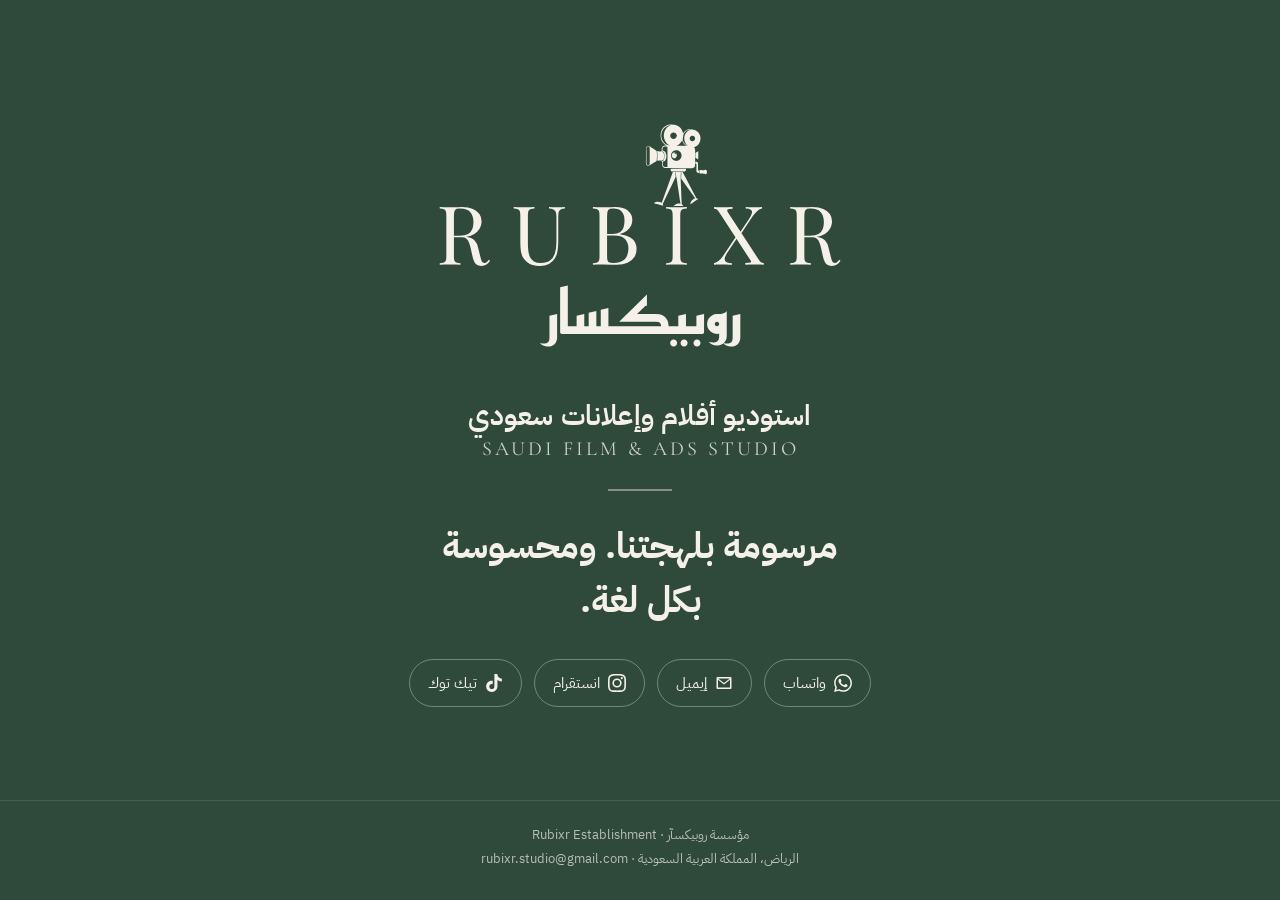
==== index.html @ 5ffb09d2 "صفحة روبيكسار الأولى Co-Authored-By: Claude Opus 5.5 <noreply@anthropic.com>" ====
<!doctype html>
<html lang="ar" dir="rtl">
<head>
<meta charset="utf-8">
<meta name="viewport" content="width=device-width, initial-scale=1">
<title>روبيكسار | استوديو أفلام وإعلانات سعودي</title>
<meta name="description" content="روبيكسار، استوديو أفلام وإعلانات سعودي. مرسومة بلهجتنا. ومحسوسة بكل لغة. Rubixr Studio — Saudi film & ads studio.">
<meta property="og:title" content="Rubixr Studio · روبيكسار">
<meta property="og:description" content="استوديو أفلام وإعلانات سعودي · Saudi film & ads studio">
<meta property="og:image" content="https://rubixr.studio/assets/og.png">
<meta property="og:url" content="https://rubixr.studio/">
<link rel="icon" href="assets/icon.svg" type="image/svg+xml">
<link rel="apple-touch-icon" href="assets/apple-touch-icon.png">
<link rel="preconnect" href="https://fonts.googleapis.com">
<link rel="preconnect" href="https://fonts.gstatic.com" crossorigin>
<link href="https://fonts.googleapis.com/css2?family=IBM+Plex+Sans+Arabic:wght@400;600;700&family=Cormorant+Garamond:wght@500&display=swap" rel="stylesheet">
<style>
  :root{--green:#2F4A3A;--cream:#F5F1E8;--sand:#C9C2B2;--ink:#1d2b22}
  *{box-sizing:border-box;margin:0;padding:0}
  html,body{background:var(--green);color:var(--cream)}
  body{font-family:"IBM Plex Sans Arabic",Tahoma,sans-serif;min-height:100vh;display:flex;flex-direction:column}
  main{flex:1;display:flex;flex-direction:column;align-items:center;justify-content:center;text-align:center;padding:56px 20px 40px;gap:28px}
  .logo{width:min(440px,82vw);height:auto;display:block}
  h1{font-size:clamp(20px,4.4vw,28px);font-weight:600;letter-spacing:.2px}
  .en{font-family:"Cormorant Garamond",Georgia,serif;font-size:clamp(16px,3.4vw,20px);letter-spacing:3px;text-transform:uppercase;opacity:.82;direction:ltr}
  .slogan{font-size:clamp(22px,5.4vw,36px);font-weight:700;line-height:1.5;max-width:20ch}
  .rule{width:64px;height:2px;background:var(--sand);opacity:.6}
  nav{display:flex;flex-wrap:wrap;justify-content:center;gap:12px;margin-top:4px}
  nav a{display:inline-flex;align-items:center;gap:8px;padding:12px 18px;border:1px solid rgba(245,241,232,.35);border-radius:999px;color:var(--cream);text-decoration:none;font-size:15px;transition:background .2s,color .2s}
  nav a:hover,nav a:focus-visible{background:var(--cream);color:var(--green);outline:none}
  nav svg{width:18px;height:18px;fill:currentColor}
  footer{padding:22px 20px 28px;text-align:center;font-size:13px;line-height:1.9;color:rgba(245,241,232,.7);border-top:1px solid rgba(245,241,232,.12)}
  footer span{direction:ltr;unicode-bidi:isolate}
</style>
</head>
<body>
<main>
  <img class="logo" src="assets/wordmark.svg" alt="Rubixr روبيكسار" width="1080" height="632">
  <div>
    <h1>استوديو أفلام وإعلانات سعودي</h1>
    <p class="en">Saudi film &amp; ads studio</p>
  </div>
  <div class="rule" aria-hidden="true"></div>
  <p class="slogan">مرسومة بلهجتنا. ومحسوسة بكل لغة.</p>
  <nav aria-label="تواصل">
    <a href="https://wa.me/966509199734"><svg viewBox="0 0 24 24" aria-hidden="true"><path d="M17.47 14.38c-.3-.15-1.76-.87-2.03-.97-.27-.1-.47-.15-.67.15-.2.3-.77.97-.94 1.17-.17.2-.35.22-.65.07-.3-.15-1.26-.46-2.4-1.48-.89-.79-1.49-1.77-1.66-2.07-.17-.3-.02-.46.13-.61.13-.13.3-.35.45-.52.15-.17.2-.3.3-.5.1-.2.05-.37-.02-.52-.08-.15-.67-1.61-.92-2.21-.24-.58-.49-.5-.67-.51h-.57c-.2 0-.52.07-.79.37-.27.3-1.04 1.02-1.04 2.48s1.07 2.88 1.21 3.07c.15.2 2.1 3.2 5.08 4.49.71.31 1.26.49 1.69.63.71.22 1.36.19 1.87.12.57-.09 1.76-.72 2.01-1.41.25-.69.25-1.29.17-1.41-.07-.12-.27-.2-.57-.35M12.05 21.79h-.01a9.87 9.87 0 0 1-5.03-1.38l-.36-.21-3.74.98 1-3.65-.24-.37a9.86 9.86 0 0 1-1.51-5.26c0-5.45 4.44-9.88 9.89-9.88a9.82 9.82 0 0 1 6.99 2.9 9.82 9.82 0 0 1 2.89 6.99c0 5.45-4.44 9.88-9.88 9.88m8.41-18.3A11.82 11.82 0 0 0 12.05 0C5.5 0 .16 5.34.16 11.89c0 2.1.55 4.14 1.59 5.94L.06 24l6.31-1.65a11.88 11.88 0 0 0 5.68 1.45h.01c6.55 0 11.89-5.34 11.89-11.89 0-3.18-1.24-6.16-3.49-8.41"/></svg>واتساب</a>
    <a href="mailto:rubixr.studio@gmail.com"><svg viewBox="0 0 24 24" aria-hidden="true"><path d="M2 5.5A1.5 1.5 0 0 1 3.5 4h17A1.5 1.5 0 0 1 22 5.5v13a1.5 1.5 0 0 1-1.5 1.5h-17A1.5 1.5 0 0 1 2 18.5zm2.2.5 7.8 6.1L19.8 6zM20 7.7l-8 6.2-8-6.2V18h16z"/></svg>إيميل</a>
    <a href="https://www.instagram.com/rubixr.studio/"><svg viewBox="0 0 24 24" aria-hidden="true"><path d="M12 2.16c3.2 0 3.58.01 4.85.07 3.25.15 4.77 1.69 4.92 4.92.06 1.27.07 1.65.07 4.85s-.01 3.58-.07 4.85c-.15 3.23-1.66 4.77-4.92 4.92-1.27.06-1.64.07-4.85.07s-3.58-.01-4.85-.07c-3.26-.15-4.77-1.7-4.92-4.92-.06-1.27-.07-1.64-.07-4.85s.01-3.58.07-4.85C2.38 3.92 3.9 2.38 7.15 2.23 8.42 2.17 8.8 2.16 12 2.16M12 0C8.74 0 8.33.01 7.05.07 2.7.27.27 2.69.07 7.05.01 8.33 0 8.74 0 12s.01 3.67.07 4.95c.2 4.36 2.62 6.78 6.98 6.98C8.33 23.99 8.74 24 12 24s3.67-.01 4.95-.07c4.35-.2 6.78-2.62 6.98-6.98.06-1.28.07-1.69.07-4.95s-.01-3.67-.07-4.95c-.2-4.35-2.62-6.78-6.98-6.98C15.67.01 15.26 0 12 0m0 5.84a6.16 6.16 0 1 0 0 12.32 6.16 6.16 0 0 0 0-12.32M12 16a4 4 0 1 1 0-8 4 4 0 0 1 0 8m6.41-11.85a1.44 1.44 0 1 0 0 2.88 1.44 1.44 0 0 0 0-2.88"/></svg>انستقرام</a>
    <a href="https://www.tiktok.com/@rubixr.studio"><svg viewBox="0 0 24 24" aria-hidden="true"><path d="M12.53.02C13.84 0 15.14.01 16.44 0c.08 1.53.63 3.09 1.75 4.17 1.12 1.11 2.7 1.62 4.24 1.79v4.03c-1.44-.05-2.89-.35-4.2-.97-.57-.26-1.1-.59-1.62-.93-.01 2.92.01 5.84-.02 8.75-.08 1.4-.54 2.79-1.35 3.94-1.31 1.92-3.58 3.17-5.91 3.21-1.43.08-2.86-.31-4.08-1.03-2.02-1.19-3.44-3.37-3.65-5.71-.02-.5-.03-1-.01-1.49.18-1.9 1.12-3.72 2.58-4.96 1.66-1.44 3.98-2.13 6.15-1.72.02 1.48-.04 2.96-.04 4.44-.99-.32-2.15-.23-3.02.37-.63.41-1.11 1.04-1.36 1.75-.21.51-.15 1.07-.14 1.61.24 1.64 1.82 3.02 3.5 2.87 1.12-.01 2.19-.66 2.77-1.61.19-.33.4-.67.41-1.06.1-1.79.06-3.57.07-5.36.01-4.03-.01-8.05.02-12.07"/></svg>تيك توك</a>
  </nav>
</main>
<footer>
  مؤسسة روبيكسآر · <span>Rubixr Establishment</span><br>
  الرياض، المملكة العربية السعودية · <span>rubixr.studio@gmail.com</span>
</footer>
</body>
</html>
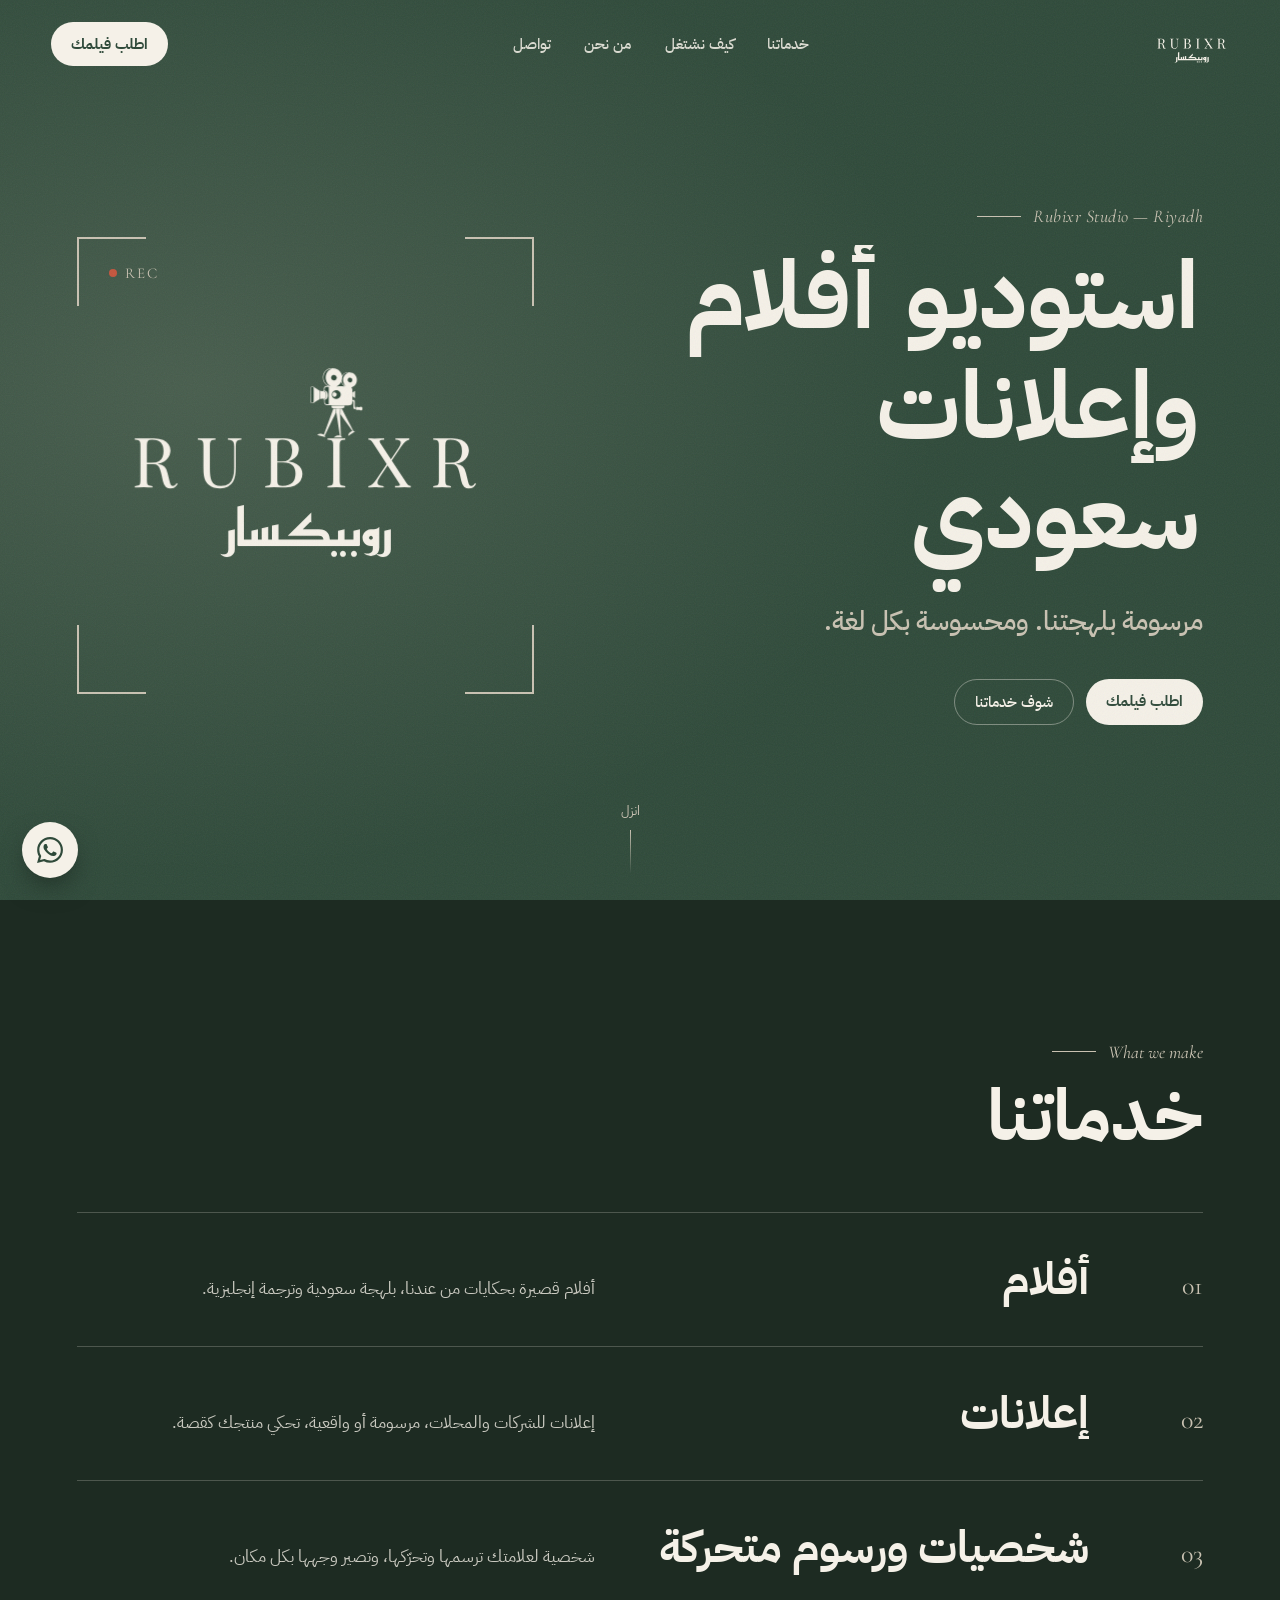
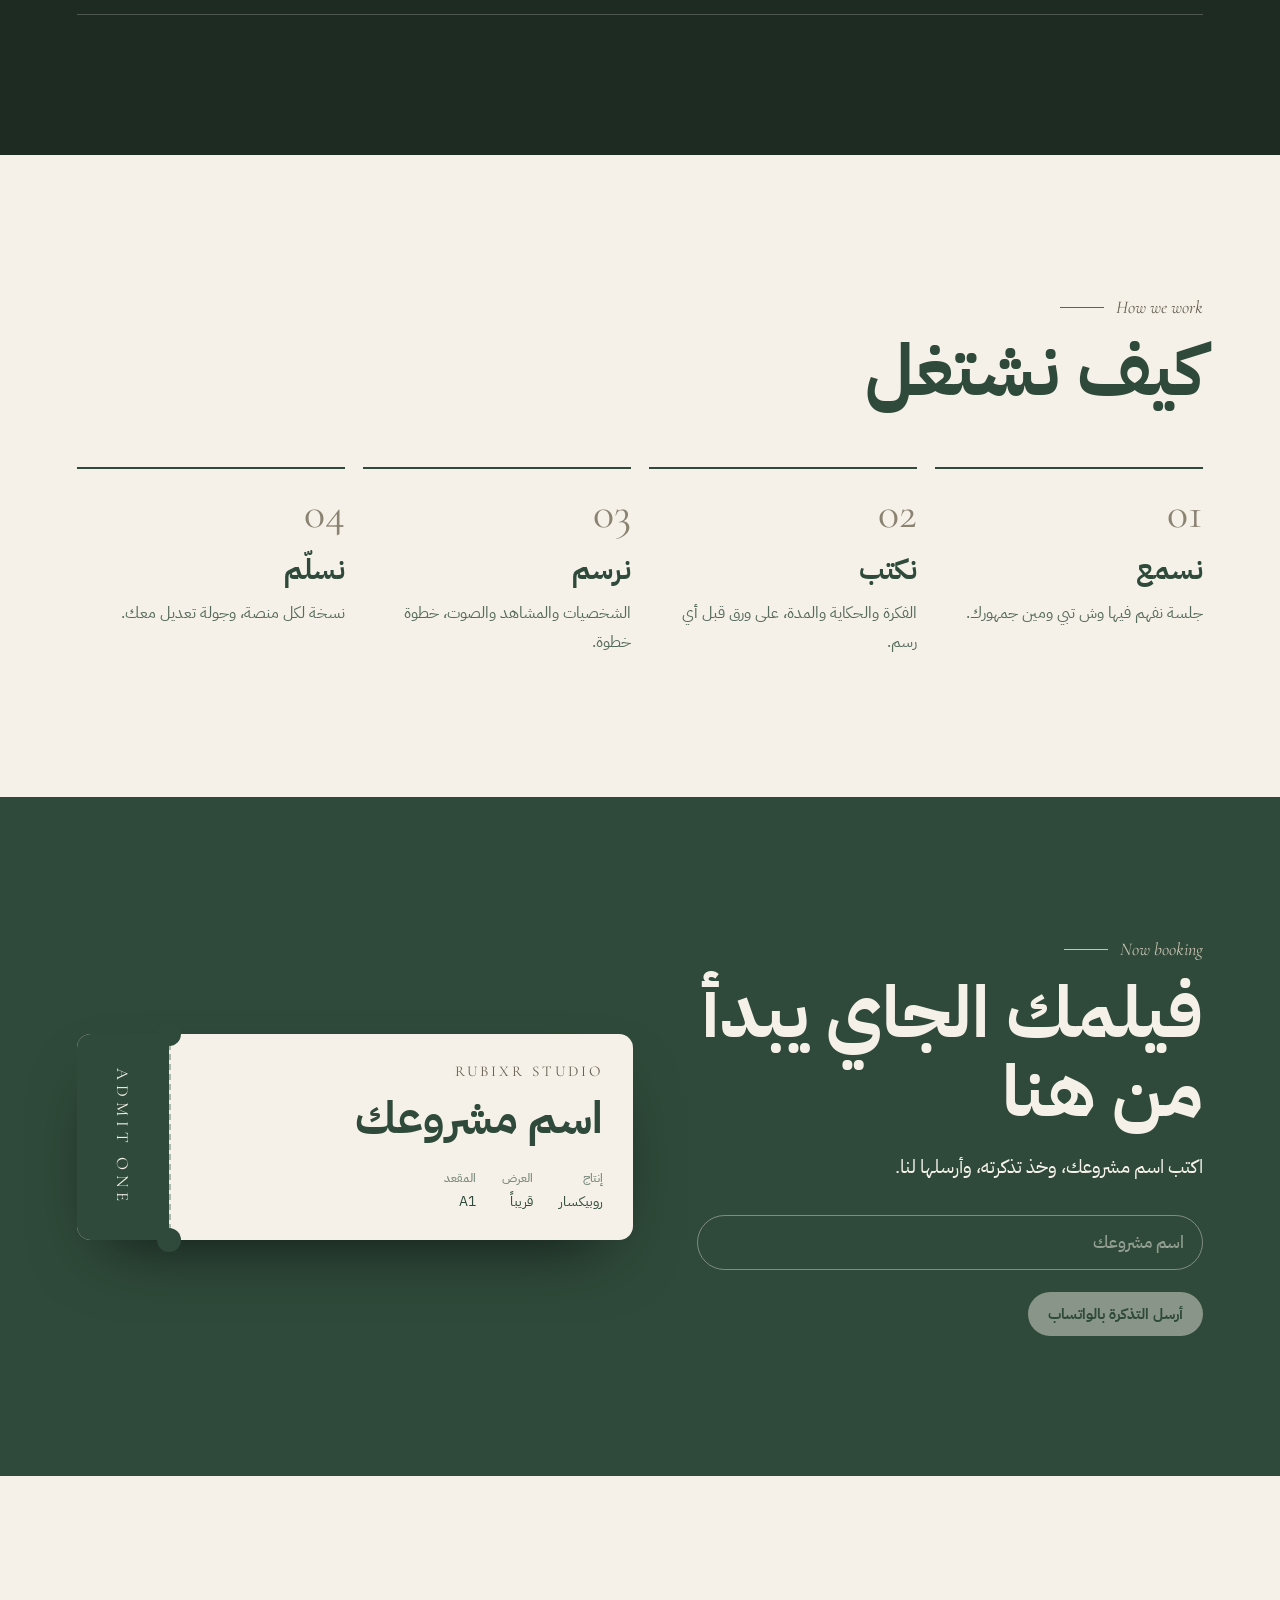
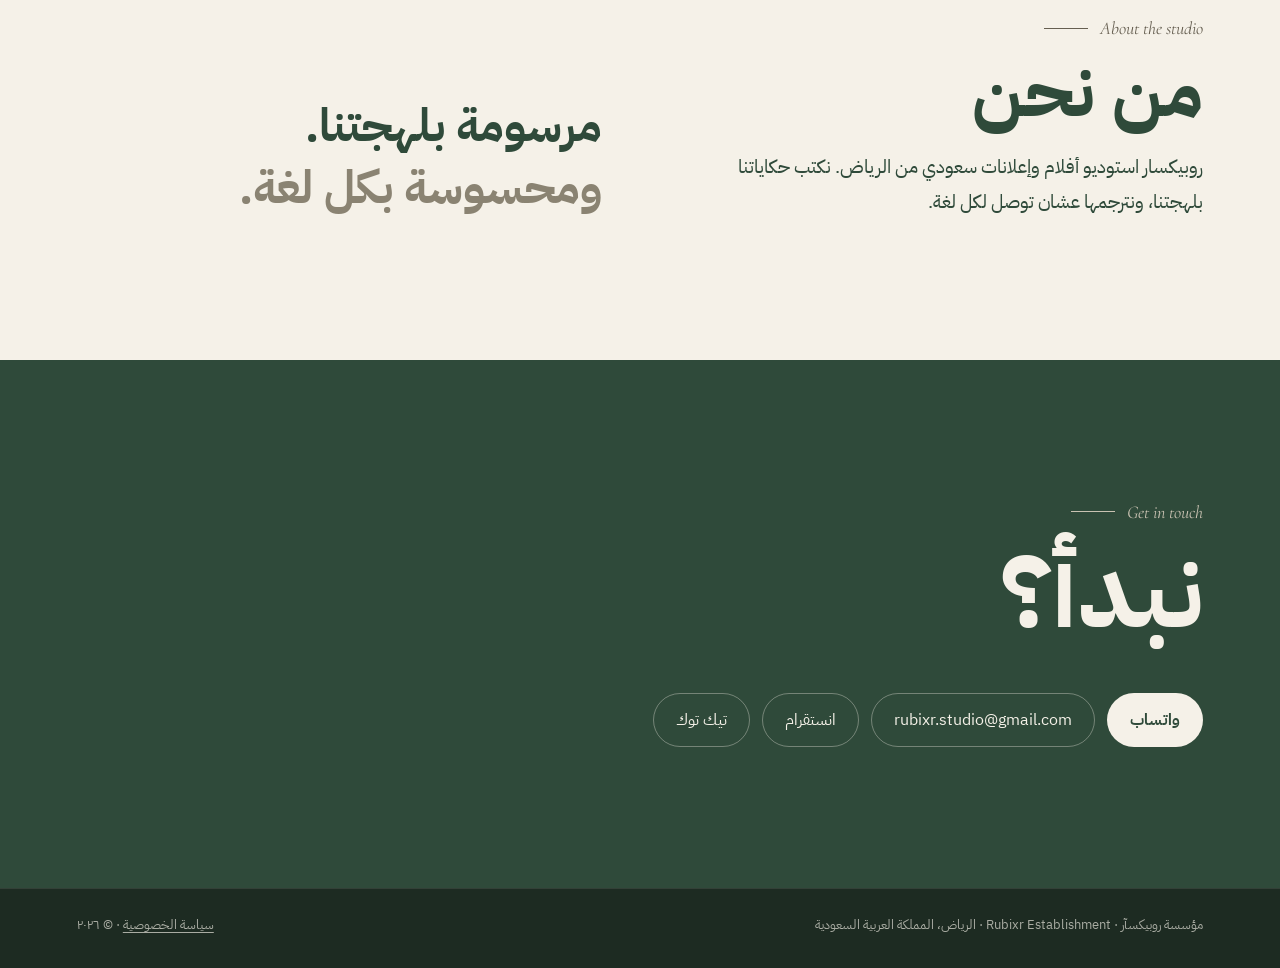
==== commit 1f1d52f7: "الشكل الجديد: صفحة كاملة (خدمات · كيف نشتغل · التذكرة · من نحن · تواصل) + سياسة الخصوصية Co-Authored" ====
--- a/index.html
+++ b/index.html
@@ -2,6 +2,7 @@
 <html lang="ar" dir="rtl">
 <head>
 <meta charset="utf-8">
+<meta name="facebook-domain-verification" content="s2qvc4gsalgpih2ttcna2ycm9f2x2z" />
 <meta name="viewport" content="width=device-width, initial-scale=1">
 <title>روبيكسار | استوديو أفلام وإعلانات سعودي</title>
 <meta name="description" content="روبيكسار، استوديو أفلام وإعلانات سعودي. مرسومة بلهجتنا. ومحسوسة بكل لغة. Rubixr Studio — Saudi film & ads studio.">
@@ -9,49 +10,428 @@
 <meta property="og:description" content="استوديو أفلام وإعلانات سعودي · Saudi film & ads studio">
 <meta property="og:image" content="https://rubixr.studio/assets/og.png">
 <meta property="og:url" content="https://rubixr.studio/">
+<meta name="theme-color" content="#2F4A3A">
 <link rel="icon" href="assets/icon.svg" type="image/svg+xml">
 <link rel="apple-touch-icon" href="assets/apple-touch-icon.png">
 <link rel="preconnect" href="https://fonts.googleapis.com">
 <link rel="preconnect" href="https://fonts.gstatic.com" crossorigin>
-<link href="https://fonts.googleapis.com/css2?family=IBM+Plex+Sans+Arabic:wght@400;600;700&family=Cormorant+Garamond:wght@500&display=swap" rel="stylesheet">
+<link href="https://fonts.googleapis.com/css2?family=IBM+Plex+Sans+Arabic:wght@400;500;700&family=Cormorant+Garamond:ital,wght@0,500;1,500&display=swap" rel="stylesheet">
 <style>
-  :root{--green:#2F4A3A;--cream:#F5F1E8;--sand:#C9C2B2;--ink:#1d2b22}
+  :root{--green:#2F4A3A;--deep:#1d2b22;--cream:#F5F1E8;--sand:#C9C2B2;--ease:cubic-bezier(.22,1,.36,1)}
   *{box-sizing:border-box;margin:0;padding:0}
-  html,body{background:var(--green);color:var(--cream)}
-  body{font-family:"IBM Plex Sans Arabic",Tahoma,sans-serif;min-height:100vh;display:flex;flex-direction:column}
-  main{flex:1;display:flex;flex-direction:column;align-items:center;justify-content:center;text-align:center;padding:56px 20px 40px;gap:28px}
-  .logo{width:min(440px,82vw);height:auto;display:block}
-  h1{font-size:clamp(20px,4.4vw,28px);font-weight:600;letter-spacing:.2px}
-  .en{font-family:"Cormorant Garamond",Georgia,serif;font-size:clamp(16px,3.4vw,20px);letter-spacing:3px;text-transform:uppercase;opacity:.82;direction:ltr}
-  .slogan{font-size:clamp(22px,5.4vw,36px);font-weight:700;line-height:1.5;max-width:20ch}
-  .rule{width:64px;height:2px;background:var(--sand);opacity:.6}
-  nav{display:flex;flex-wrap:wrap;justify-content:center;gap:12px;margin-top:4px}
-  nav a{display:inline-flex;align-items:center;gap:8px;padding:12px 18px;border:1px solid rgba(245,241,232,.35);border-radius:999px;color:var(--cream);text-decoration:none;font-size:15px;transition:background .2s,color .2s}
-  nav a:hover,nav a:focus-visible{background:var(--cream);color:var(--green);outline:none}
-  nav svg{width:18px;height:18px;fill:currentColor}
-  footer{padding:22px 20px 28px;text-align:center;font-size:13px;line-height:1.9;color:rgba(245,241,232,.7);border-top:1px solid rgba(245,241,232,.12)}
+  html{background:var(--deep)}
+  body{font-family:"IBM Plex Sans Arabic",Tahoma,sans-serif;color:var(--cream);background:var(--green);overflow-x:hidden}
+  a{color:inherit;text-decoration:none}
+
+  /* ── شريط التنقّل ── */
+  .nav{position:fixed;inset:0 0 auto 0;z-index:20;display:flex;align-items:center;justify-content:space-between;gap:24px;padding:22px clamp(18px,4vw,56px);opacity:0;transform:translateY(-12px);animation:in .9s var(--ease) 2.9s forwards}
+  .nav{transition:background .4s,padding .4s,backdrop-filter .4s}
+  .nav.scrolled{background:rgba(29,43,34,.82);backdrop-filter:blur(12px);-webkit-backdrop-filter:blur(12px);padding-block:12px}
+  .brand{display:flex;align-items:center;gap:12px}
+  .brand svg{height:44px;width:auto}
+  .brand svg .character{display:none}
+  .links{display:flex;gap:clamp(18px,2.6vw,38px);font-size:15px;font-weight:500}
+  .links a{position:relative;opacity:.86;transition:opacity .25s}
+  .links a::after{content:"";position:absolute;inset-inline:0;bottom:-6px;height:1px;background:var(--sand);transform:scaleX(0);transform-origin:right;transition:transform .35s var(--ease)}
+  .links a:hover{opacity:1}.links a:hover::after{transform:scaleX(1)}
+  .acts{display:flex;align-items:center;gap:10px}
+  .en{font-family:"Cormorant Garamond",serif;font-size:17px;letter-spacing:1px;padding:7px 14px;border:1px solid rgba(245,241,232,.35);border-radius:999px}
+  .cta{font-weight:700;font-size:15px;padding:11px 20px;border-radius:999px;background:var(--cream);color:var(--green);transition:transform .25s var(--ease),box-shadow .25s}
+  .cta:hover{transform:translateY(-2px);box-shadow:0 10px 30px -10px rgba(0,0,0,.6)}
+  .burger{display:none;width:42px;height:42px;border-radius:50%;border:1px solid rgba(245,241,232,.35);background:none;color:var(--cream)}
+  .burger span{display:block;width:16px;height:1.5px;background:currentColor;margin:4px auto}
+
+  .mnav{position:fixed;inset:0;z-index:19;display:flex;flex-direction:column;justify-content:center;gap:10px;padding:0 28px;background:var(--deep);opacity:0;visibility:hidden;transition:opacity .35s,visibility .35s}
+  .mnav a{font-size:38px;font-weight:700;padding:8px 0;border-bottom:1px solid rgba(245,241,232,.12)}
+  body.menu .mnav{opacity:1;visibility:visible}
+  body.menu{overflow:hidden}
+  a:focus-visible,button:focus-visible,input:focus-visible{outline:2px solid var(--sand);outline-offset:3px}
+
+  /* ── أول شاشة ── */
+  .hero{position:relative;min-height:100svh;display:grid;grid-template-columns:1.15fr .85fr;align-items:center;gap:clamp(24px,4vw,64px);padding:120px clamp(18px,6vw,96px) 90px;overflow:hidden;isolation:isolate}
+  .hero::before{content:"";position:absolute;inset:-20%;z-index:-1;background:radial-gradient(60% 55% at 25% 45%,rgba(201,194,178,.16),transparent 70%)}
+  .grain{position:absolute;inset:-50%;z-index:5;pointer-events:none;opacity:.07;background-image:url("data:image/svg+xml,%3Csvg xmlns='http://www.w3.org/2000/svg' width='160' height='160'%3E%3Cfilter id='n'%3E%3CfeTurbulence type='fractalNoise' baseFrequency='.9' numOctaves='2' stitchTiles='stitch'/%3E%3C/filter%3E%3Crect width='100%25' height='100%25' filter='url(%23n)'/%3E%3C/svg%3E");animation:grain 1s steps(6) infinite}
+
+  /* أشرطة السينما تنفتح */
+  .bar{position:fixed;inset-inline:0;height:50vh;background:var(--deep);z-index:30;pointer-events:none}
+  .bar.top{top:0;animation:barTop 1.25s var(--ease) .35s forwards}
+  .bar.bot{bottom:0;animation:barBot 1.25s var(--ease) .35s forwards}
+
+  .copy{position:relative;z-index:2}
+  .kicker{display:flex;align-items:center;gap:12px;font-family:"Cormorant Garamond",serif;font-style:italic;font-size:clamp(15px,1.4vw,19px);letter-spacing:.5px;color:var(--sand);direction:ltr;justify-content:flex-end;opacity:0;animation:in .8s var(--ease) 1.9s forwards}
+  .kicker i{display:block;width:44px;height:1px;background:var(--sand)}
+  h1{margin-top:18px;font-weight:700;font-size:clamp(44px,7.4vw,118px);line-height:1.08}
+  h1 .w{display:inline-block;overflow:hidden;vertical-align:bottom;padding:0 .04em .32em;margin-bottom:-.24em}
+  h1 .w>span{display:inline-block;transform:translateY(160%);animation:rise 1s var(--ease) forwards}
+  .slogan{margin-top:26px;font-size:clamp(20px,2.1vw,30px);font-weight:500;color:var(--sand);opacity:0;animation:in 1s var(--ease) 2.55s forwards}
+  .buttons{margin-top:38px;display:flex;flex-wrap:wrap;gap:12px;opacity:0;animation:in .9s var(--ease) 2.8s forwards}
+  .buttons .ghost{font-weight:500;font-size:15px;padding:11px 20px;border-radius:999px;border:1px solid rgba(245,241,232,.4)}
+
+  /* الشعار داخل عدسة */
+  .frame{position:relative;z-index:2;aspect-ratio:1/1;display:grid;place-items:center}
+  .frame .c{position:absolute;width:15%;height:15%;border-color:var(--sand);border-style:solid;border-width:0;opacity:0;animation:corner .7s var(--ease) 1.35s forwards}
+  .c.tr{top:0;right:0;border-top-width:2px;border-right-width:2px}
+  .c.tl{top:0;left:0;border-top-width:2px;border-left-width:2px;animation-delay:1.45s}
+  .c.br{bottom:0;right:0;border-bottom-width:2px;border-right-width:2px;animation-delay:1.55s}
+  .c.bl{bottom:0;left:0;border-bottom-width:2px;border-left-width:2px;animation-delay:1.65s}
+  .rec{position:absolute;top:6%;left:7%;display:flex;align-items:center;gap:8px;font-family:"Cormorant Garamond",serif;font-size:15px;letter-spacing:2px;color:var(--sand);direction:ltr;opacity:0;animation:in .6s ease 2.2s forwards}
+  .rec b{width:8px;height:8px;border-radius:50%;background:#c4553d;animation:blink 1.2s steps(2) 2.4s infinite}
+  .logo{width:82%;height:auto;overflow:visible}
+  .logo .a-char{transform-box:fill-box;transform-origin:50% 100%;opacity:0;animation:drop 1s var(--ease) 1.6s forwards}
+  .logo .wordmark>path{opacity:0;transform-box:fill-box;animation:letter .8s var(--ease) forwards}
+  .logo .wordmark>path:nth-of-type(1){animation-delay:1.85s}.logo .wordmark>path:nth-of-type(2){animation-delay:1.92s}.logo .wordmark>path:nth-of-type(3){animation-delay:1.99s}.logo .wordmark>path:nth-of-type(4){animation-delay:2.06s}.logo .wordmark>path:nth-of-type(5){animation-delay:2.13s}.logo .wordmark>path:nth-of-type(6){animation-delay:2.20s}
+  .logo .a-ar{opacity:0;transform:translateY(6%);transform-box:fill-box;animation:in 1s var(--ease) 2.45s forwards}
+
+  .cue{position:absolute;bottom:26px;inset-inline-start:50%;transform:translateX(50%);display:flex;flex-direction:column;align-items:center;gap:10px;font-size:13px;color:var(--sand);opacity:0;animation:in .8s ease 3.3s forwards}
+  .cue i{display:block;width:1px;height:44px;background:linear-gradient(var(--sand),transparent);transform-origin:top;animation:cue 1.8s var(--ease) 3.5s infinite}
+
+  .next{min-height:60vh;display:grid;place-items:center;background:var(--cream);color:var(--green);font-size:20px}
+
+  /* ── الأقسام ── */
+  .sec{position:relative;padding:clamp(80px,11vw,150px) clamp(18px,6vw,96px)}
+  .sec.cream{background:var(--cream);color:var(--green)}
+  .sec.deep{background:var(--deep)}
+  .eyebrow{display:flex;align-items:center;gap:12px;font-family:"Cormorant Garamond",serif;font-style:italic;font-size:18px;color:var(--sand);direction:ltr;justify-content:flex-end}
+  .cream .eyebrow{color:#665f51}
+  .eyebrow i{display:block;width:44px;height:1px;background:currentColor}
+  h2{margin-top:14px;font-weight:700;font-size:clamp(38px,5.6vw,84px);line-height:1.1}
+  .lead{margin-top:18px;max-width:46ch;font-size:clamp(17px,1.5vw,21px);line-height:1.8;opacity:.85}
+  .draft{display:inline-block;margin-inline-start:10px;vertical-align:middle;font:500 12px/1 "IBM Plex Sans Arabic";padding:5px 9px;border-radius:999px;border:1px dashed currentColor;opacity:.6}
+  .rv{opacity:0;transform:translateY(36px);transition:opacity 1s var(--ease),transform 1s var(--ease)}
+  .rv.on{opacity:1;transform:none}
+
+  /* خدماتنا — صفوف كبيرة مثل قائمة أفلام */
+  .svc{margin-top:56px;border-top:1px solid rgba(245,241,232,.22)}
+  .svc li{list-style:none;display:grid;grid-template-columns:90px 1fr 1.1fr;align-items:baseline;gap:24px;padding:34px 0;border-bottom:1px solid rgba(245,241,232,.22);transition:padding .4s var(--ease)}
+  .svc li:hover{padding-inline-start:14px}
+  .svc .n{font-family:"Cormorant Garamond",serif;font-size:26px;color:var(--sand);direction:ltr;text-align:right}
+  .svc h3{font-size:clamp(28px,3.4vw,50px);font-weight:700}
+  .svc p{font-size:17px;line-height:1.8;opacity:.8}
+
+  /* كيف نشتغل */
+  .steps{margin-top:56px;display:grid;grid-template-columns:repeat(4,1fr);gap:18px}
+  .step{border-top:2px solid var(--green);padding-top:22px}
+  .step .n{font-family:"Cormorant Garamond",serif;font-size:44px;line-height:1;color:#8a8372;direction:ltr;text-align:right}
+  .step h3{margin-top:14px;font-size:28px;font-weight:700}
+  .step p{margin-top:8px;font-size:16px;line-height:1.8;opacity:.8}
+
+  /* التذكرة */
+  .ticket-wrap{display:grid;grid-template-columns:1fr 1.1fr;gap:clamp(30px,5vw,80px);align-items:center}
+  .ticket-form{margin-top:30px;display:flex;gap:10px;flex-wrap:wrap}
+  .ticket-form input{flex:1 1 220px;font:500 17px "IBM Plex Sans Arabic";padding:14px 18px;border-radius:999px;border:1px solid rgba(245,241,232,.4);background:transparent;color:var(--cream);outline:none}
+  .ticket-form input:focus{border-color:var(--cream)}
+  .ticket-form input::placeholder{color:rgba(245,241,232,.5)}
+  .ticket{position:relative;display:grid;grid-template-columns:1fr 92px;background:var(--cream);color:var(--green);border-radius:14px;box-shadow:0 30px 70px -30px rgba(0,0,0,.7);transform:rotate(-2deg);transition:transform .6s var(--ease)}
+  .ticket:hover{transform:rotate(0)}
+  .ticket .main{padding:28px 30px;border-inline-end:2px dashed rgba(47,74,58,.35)}
+  .ticket .lbl{font-family:"Cormorant Garamond",serif;font-size:15px;letter-spacing:3px;color:#665f51;direction:ltr;text-align:right}
+  .ticket .title{margin-top:14px;font-size:clamp(30px,3.4vw,46px);font-weight:700;line-height:1.15;min-height:1.2em;word-break:break-word}
+  .ticket .meta{margin-top:22px;display:flex;gap:26px;font-size:14px}
+  .ticket .meta b{display:block;font-size:12px;font-weight:500;opacity:.6;margin-bottom:4px}
+  .ticket .stub{display:grid;place-items:center;background:var(--green);color:var(--cream);border-radius:0 14px 14px 0;writing-mode:vertical-rl;font-family:"Cormorant Garamond",serif;letter-spacing:5px;font-size:17px}
+  [dir=rtl] .ticket .stub{border-radius:14px 0 0 14px}
+  .ticket::before,.ticket::after{content:"";position:absolute;inset-inline-end:80px;width:24px;height:24px;border-radius:50%;background:var(--green)}
+  .ticket::before{top:-12px}.ticket::after{bottom:-12px}
+  .send{margin-top:22px;display:inline-flex}
+  .send[aria-disabled=true]{opacity:.45;pointer-events:none}
+
+  /* من نحن */
+  .about{display:grid;grid-template-columns:1fr 1fr;gap:clamp(30px,6vw,100px);align-items:end}
+  .quote{font-size:clamp(30px,3.6vw,56px);font-weight:700;line-height:1.35}
+  .quote span{color:#8a8372}
+
+  /* تواصل + الفوتر */
+  .contact h2{font-size:clamp(46px,8vw,128px)}
+  .ways{margin-top:44px;display:flex;flex-wrap:wrap;gap:12px}
+  .ways a{display:inline-flex;align-items:center;gap:10px;padding:14px 22px;border-radius:999px;border:1px solid rgba(245,241,232,.35);font-size:16px;transition:background .25s,color .25s}
+  .ways a:hover{background:var(--cream);color:var(--green)}
+  .ways a.wa{background:var(--cream);color:var(--green);font-weight:700}
+  footer{display:flex;flex-wrap:wrap;justify-content:space-between;gap:16px;padding:26px clamp(18px,6vw,96px) 34px;background:var(--deep);border-top:1px solid rgba(245,241,232,.1);font-size:13px;color:rgba(245,241,232,.65)}
+  footer a{text-decoration:underline;text-underline-offset:3px}
   footer span{direction:ltr;unicode-bidi:isolate}
+  .float-wa{position:fixed;bottom:22px;left:22px;z-index:25;width:56px;height:56px;border-radius:50%;display:grid;place-items:center;background:var(--cream);color:var(--green);box-shadow:0 12px 30px -10px rgba(0,0,0,.6);opacity:0;animation:in .8s var(--ease) 3.6s forwards}
+  .float-wa svg{width:26px;height:26px;fill:currentColor}
+
+  @keyframes barTop{to{transform:translateY(-100%);visibility:hidden}}
+  @keyframes barBot{to{transform:translateY(100%);visibility:hidden}}
+  @keyframes in{to{opacity:1;transform:none}}
+  @keyframes rise{to{transform:none}}
+  @keyframes corner{from{opacity:0;transform:scale(1.25)}to{opacity:1;transform:none}}
+  @keyframes drop{from{opacity:0;transform:translateY(-14%)}to{opacity:1;transform:none}}
+  @keyframes letter{from{opacity:0;transform:translateY(18%)}to{opacity:1;transform:none}}
+  @keyframes blink{50%{opacity:0}}
+  @keyframes cue{0%{transform:scaleY(0)}50%{transform:scaleY(1)}100%{transform:scaleY(1);opacity:0}}
+  @keyframes grain{0%{transform:translate(0,0)}20%{transform:translate(-3%,2%)}40%{transform:translate(2%,-3%)}60%{transform:translate(-2%,-1%)}80%{transform:translate(3%,3%)}100%{transform:translate(0,0)}}
+
+  @media (max-width:860px){
+    .links,.nav .en{display:none}
+    .burger{display:block}
+    .cta{padding:10px 16px;font-size:14px}
+    .hero{grid-template-columns:1fr;padding-top:104px;gap:8px;text-align:right}
+    .frame{order:-1;width:min(78vw,380px);justify-self:center}
+    .kicker{justify-content:flex-end}
+    h1{font-size:clamp(40px,11.5vw,64px)}
+    .cue{display:none}
+    .svc li{grid-template-columns:44px 1fr;gap:6px 14px}
+    .svc li p{grid-column:2}
+    .steps{grid-template-columns:1fr 1fr;gap:28px 16px}
+    .ticket-wrap,.about{grid-template-columns:1fr}
+    .ticket{grid-template-columns:1fr 64px}
+    .ticket::before,.ticket::after{inset-inline-end:52px}
+  }
+  @media (prefers-reduced-motion:reduce){
+    *,*::before,*::after{animation-duration:.01s!important;animation-delay:0s!important;animation-iteration-count:1!important}
+  }
 </style>
 </head>
 <body>
+<div class="bar top" aria-hidden="true"></div>
+<div class="bar bot" aria-hidden="true"></div>
+
+<header class="nav">
+  <a class="brand" href="#" aria-label="روبيكسار">
+    <svg viewBox="60 120 1080 632" aria-hidden="true">
+  
+  
+  <g class="wordmark" transform="translate(100 201.6)">
+        <path fill="#F5F1E8"
+       d="m 8.4,158.4 q 4.2,0.2 11,0.4 6.8,0.2 13.4,0.2 9.4,0 18,-0.2 8.6,-0.2 12.2,-0.2 16.2,0 26.8,4.6 10.8,4.6 16,12.6 5.4,7.8 5.4,17.6 0,6 -2.4,12.8 -2.4,6.8 -8.4,12.8 -5.8,6 -16,10 -10.2,3.8 -25.8,3.8 H 39.4 v -4 h 17.2 q 14.2,0 21.6,-4.4 7.6,-4.6 10.2,-12 2.8,-7.6 2.8,-16.8 0,-15.8 -7.6,-24.4 -7.4,-8.8 -25.6,-8.8 -9.2,0 -12,3.4 -2.8,3.4 -2.8,13.8 v 99.2 q 0,7.2 1.2,10.8 1.2,3.6 4.6,4.8 3.6,1.2 10.4,1.6 v 4 q -4.6,-0.4 -11.6,-0.4 -6.8,-0.2 -13.8,-0.2 -7.8,0 -14.6,0.2 -6.8,0 -11,0.4 v -4 q 6.8,-0.4 10.2,-1.6 3.6,-1.2 4.8,-4.8 1.2,-3.6 1.2,-10.8 v -99.2 q 0,-7.4 -1.2,-10.8 -1.2,-3.6 -4.8,-4.8 -3.4,-1.4 -10.2,-1.6 z m 31.8,71 q 10.8,0.4 17,1 6.2,0.4 10,0.8 4,0.4 7.6,1 13.4,2.2 19.2,8.2 6,5.8 8.8,18.2 l 5,20.4 q 2,8.8 4,12.8 2.2,3.8 6.6,3.6 3.4,-0.2 5.6,-2.2 2.4,-2 5,-5.4 l 3,2.2 q -4.2,6.2 -8.8,9.6 -4.4,3.2 -12.6,3.2 -7.4,0 -13,-4.4 Q 92,294 89.2,281.2 l -4.4,-20 q -1.8,-8.6 -4.2,-14.8 -2.2,-6.4 -6.4,-10 -4,-3.6 -12,-3.6 H 40.6 Z"
+       />
+    <path fill="#F5F1E8"
+       d="m 315.60014,158.4 v 4 q -6.8,0.2 -10.4,2 -3.4,1.8 -4.6,5.8 -1.2,4 -1.2,11.4 v 60.2 q 0,14 -1.8,24.4 -1.8,10.4 -6.4,18 -5,8.4 -14.6,13.6 -9.6,5 -22,5 -9.6,0 -18.4,-2.4 -8.6,-2.2 -15.2,-8.4 -5.8,-5.6 -9.2,-11.8 -3.2,-6.2 -4.4,-15.2 -1.2,-9 -1.2,-22.6 v -62.8 q 0,-7.4 -1.2,-10.8 -1.2,-3.6 -4.8,-4.8 -3.4,-1.4 -10.2,-1.6 v -4 q 4.2,0.2 11,0.4 6.8,0.2 14.6,0.2 7,0 13.8,-0.2 7,-0.2 11.6,-0.4 v 4 q -6.8,0.2 -10.4,1.6 -3.4,1.2 -4.6,4.8 -1.2,3.4 -1.2,10.8 v 66.2 q 0,10.2 1,19.4 1,9 4,16 3.2,6.8 9.6,10.8 6.4,3.8 17,3.8 15.2,0 23.4,-6.6 8.4,-6.8 11.6,-18.6 3.4,-11.8 3.4,-26.6 v -62.4 q 0,-7.4 -1.8,-11.4 -1.6,-4 -5.6,-5.8 -4,-1.8 -10.8,-2 v -4 q 3.6,0.2 9.4,0.4 6,0.2 11,0.2 5.2,0 10.2,-0.2 5.2,-0.2 8.4,-0.4 z"
+       />
+    <path fill="#F5F1E8"
+       d="m 384.4,158.4 q 4.2,0.2 11,0.4 6.8,0.2 13.4,0.2 9.4,0 18,-0.2 8.6,-0.2 12.2,-0.2 21,0 31.6,8.8 10.6,8.8 10.6,22.6 0,7 -3,13.8 -2.8,6.6 -9.6,12.2 -6.6,5.4 -17.8,8.8 v 0.4 q 15.8,2 24.6,7.6 9,5.4 12.6,12.8 3.6,7.4 3.6,15.6 0,11.4 -5.8,20.2 -5.6,8.6 -16.4,13.6 -10.8,5 -25.8,5 -4.4,0 -13.2,-0.2 -8.8,-0.4 -21.2,-0.4 -7,0 -13.8,0.2 -6.8,0 -11,0.4 v -4 q 6.8,-0.4 10.2,-1.6 3.6,-1.2 4.8,-4.8 1.2,-3.6 1.2,-10.8 v -99.2 q 0,-7.4 -1.2,-10.8 -1.2,-3.6 -4.8,-4.8 -3.4,-1.4 -10.2,-1.6 z m 49.6,4 q -9.2,0 -12,3.4 -2.8,3.4 -2.8,13.8 v 99.2 q 0,7 1.2,10.6 1.2,3.6 4.4,4.8 3.2,1.2 9.4,1.2 19.6,0 28.4,-9 9,-9.2 9,-26 0,-15.4 -8.4,-23.8 -8.2,-8.4 -27.2,-8.4 h -20.6 q 0,0 0,-1.6 0,-1.8 0,-1.8 h 17.2 q 11.8,0 18.2,-4.4 6.4,-4.6 8.8,-12 2.4,-7.6 2.4,-16.2 0,-14.8 -6.6,-22.2 -6.4,-7.6 -21.4,-7.6 z"
+       />
+    <path fill="#F5F1E8"
+       d="m 614.99985,158.4 v 4 q -6.8,0.2 -10.4,1.6 -3.4,1.2 -4.6,4.8 -1.2,3.4 -1.2,10.8 v 99.2 q 0,7.2 1.2,10.8 1.2,3.6 4.6,4.8 3.6,1.2 10.4,1.6 v 4 q -4.6,-0.4 -11.6,-0.4 -6.8,-0.2 -13.8,-0.2 -7.8,0 -14.6,0.2 -6.8,0 -11,0.4 v -4 q 6.8,-0.4 10.2,-1.6 3.6,-1.2 4.8,-4.8 1.2,-3.6 1.2,-10.8 v -99.2 q 0,-7.4 -1.2,-10.8 -1.2,-3.6 -4.8,-4.8 -3.4,-1.4 -10.2,-1.6 v -4 q 4.2,0.2 11,0.4 6.8,0.2 14.6,0.2 7,0 13.8,-0.2 7,-0.2 11.6,-0.4 z"
+       />
+    <path fill="#F5F1E8"
+       d="m 727.19996,158.4 v 4.2 q -10,0 -12.2,2.2 -2.2,2 0.6,6.6 l 74.8,114.4 q 3.8,5.8 6.4,7.8 2.6,1.8 7,2.2 v 4.2 q -2.6,-0.2 -7.4,-0.4 -4.6,-0.4 -9.8,-0.4 -8,0 -16.2,0.4 -8,0.2 -12,0.4 v -4.2 q 10,0 12.8,-1.2 2.8,-1.2 0,-5.6 l -76,-116.4 q -3.8,-5.8 -6.4,-7.8 -2.4,-2 -7,-2.2 v -4.2 q 2.6,0.2 7.4,0.6 4.8,0.2 9.8,0.2 8.2,0 15.4,-0.2 7.2,-0.4 12.8,-0.6 z m 11,68.6 q 0,0 0.4,1.4 0.4,1.2 0.8,2.6 0.6,1.2 0.6,1.2 l -24.6,36.6 q -7.2,10.8 -7.6,16.6 -0.2,5.8 4.6,8.2 4.8,2.2 13.2,2.4 v 4 q -2.8,-0.2 -6.4,-0.2 -3.6,-0.2 -7.4,-0.2 -3.6,-0.2 -7.2,-0.2 -3.4,0 -6,0 -5,0 -9.6,0.2 -4.4,0 -7.4,0.4 v -4 q 6.2,-1 11.6,-5.6 5.4,-4.6 11,-12.8 z m 61.4,-68.6 v 4 q -6.2,0.8 -11.6,5.6 -5.4,4.6 -11,12.8 l -32.2,48 q 0,0 -0.6,-2.6 -0.6,-2.6 -0.6,-2.6 l 22.8,-34 q 7.2,-10.8 8.4,-16.6 1.2,-5.8 -2.8,-8 -4,-2.4 -12.4,-2.6 v -4 q 3.8,0.2 7.8,0.4 4,0 7.8,0.2 4,0 7.4,0 5.2,0 9.6,-0.2 4.4,-0.2 7.4,-0.4 z"
+       />
+    <path fill="#F5F1E8"
+       d="m 868.60013,158.4 q 4.2,0.2 11,0.4 6.8,0.2 13.4,0.2 9.4,0 18,-0.2 8.6,-0.2 12.2,-0.2 16.2,0 26.8,4.6 10.8,4.6 16,12.6 5.4,7.8 5.4,17.6 0,6 -2.4,12.8 -2.4,6.8 -8.4,12.8 -5.8,6 -16,10 -10.2,3.8 -25.8,3.8 h -19.2 v -4 h 17.2 q 14.2,0 21.6,-4.4 7.6,-4.6 10.2,-12 2.8,-7.6 2.8,-16.8 0,-15.8 -7.6,-24.4 -7.4,-8.8 -25.6,-8.8 -9.2,0 -12,3.4 -2.8,3.4 -2.8,13.8 v 99.2 q 0,7.2 1.2,10.8 1.2,3.6 4.6,4.8 3.6,1.2 10.4,1.6 v 4 q -4.6,-0.4 -11.6,-0.4 -6.8,-0.2 -13.8,-0.2 -7.8,0 -14.6,0.2 -6.8,0 -11,0.4 v -4 q 6.8,-0.4 10.2,-1.6 3.6,-1.2 4.8,-4.8 1.2,-3.6 1.2,-10.8 v -99.2 q 0,-7.4 -1.2,-10.8 -1.2,-3.6 -4.8,-4.8 -3.4,-1.4 -10.2,-1.6 z m 31.8,71 q 10.8,0.4 17,1 6.2,0.4 10,0.8 4,0.4 7.6,1 13.4,2.2 19.2,8.2 6,5.8 8.8,18.2 l 5,20.4 q 2,8.8 4,12.8 2.2,3.8 6.6,3.6 3.4,-0.2 5.6,-2.2 2.4,-2 5,-5.4 l 3,2.2 q -4.2,6.2 -8.8,9.6 -4.4,3.2 -12.6,3.2 -7.4,0 -13,-4.4 -5.6,-4.4 -8.4,-17.2 l -4.4,-20 q -1.8,-8.6 -4.2,-14.8 -2.2,-6.4 -6.4,-10 -4,-3.6 -12,-3.6 h -21.6 z"
+       />
+  </g>
+  <g class="a-char"><g class="character" transform="translate(505.7 76.0) scale(0.3550)">
+<g class="camera">
+<path fill="#F5F1E8" d="M474.372 231.211C482.126 230.644 503.517 233.058 510.996 234.657C539.219 240.691 558.537 266.503 564.002 293.225C570.947 280.069 579.025 272.337 593.109 266.637C604.732 261.933 614.843 263.201 626.841 265.022C635.295 266.306 640.302 266.804 648.374 270.429C663.154 277.225 674.602 289.65 680.166 304.936C685.846 320.393 684.982 340.356 677.766 355.149C668.666 373.805 657.701 381.17 638.911 387.846C645.298 395.395 646.76 399.395 646.85 409.202L646.919 479.013C646.892 489.757 646.886 500.768 646.309 511.499C645.058 534.803 622.212 532.993 605.413 532.792L584.181 532.519L476.602 531.615C443.767 531.155 415.025 538.913 418.021 494.848C418.184 492.451 417.992 488.993 417.982 486.474C413.127 484.718 412.613 484.816 411.941 479.535C404.743 480.099 391.452 480.423 384.352 480.17C384.602 473.4 385.829 465.063 386.221 457.947C387.083 442.294 386.164 429.703 383.956 414.315C389.326 415.277 394.72 416.101 400.132 416.789C401.204 416.915 409.233 417.803 409.647 417.635C410.016 416.667 409.736 415.971 409.986 415.095C410.989 411.593 414.2 413.005 416.209 411.841C416.821 407.993 415.346 403.556 415.569 399.625C416.829 377.389 432.193 375.408 449.57 375.598C385.29 345.117 397.277 237.518 474.372 231.211Z"/>
+<path fill="#2F4A3A" d="M513.875 408.99C533.938 407.397 551.467 422.428 552.954 442.498C554.441 462.569 539.318 480.019 519.24 481.4C499.311 482.771 482.019 467.785 480.543 447.863C479.067 427.942 493.962 410.571 513.875 408.99Z"/>
+<path fill="#F5F1E8" d="M513.602 429.188C515.35 430.273 516.756 432.786 517.733 434.6C529.238 455.968 498.888 477.357 487.625 453.703C485.02 448.135 484.765 441.752 486.92 435.994C488.619 431.369 492.146 427.648 496.673 425.705C501.624 423.542 504.912 424.071 509.656 425.983C512.155 426.614 512.236 426.773 513.602 429.188Z"/>
+<path fill="#2F4A3A" d="M509.656 425.983C512.155 426.614 512.236 426.773 513.602 429.188C514.094 433.478 512.314 435.977 507.129 433.85C505.125 433.029 504.688 426.744 509.254 426.433L509.656 425.983Z"/>
+<path fill="#2F4A3A" d="M509.656 425.983C512.155 426.614 512.236 426.773 513.602 429.188C511.926 428.658 512.071 428.464 510.586 427.386L509.254 426.433L509.656 425.983Z"/>
+<path fill="#2F4A3A" d="M434.951 383.224C440.669 383.03 449.32 383.57 455.224 383.808C455.936 398.058 455.541 415.657 455.547 430.057L455.378 523.904C443.273 524.236 433.324 526.425 425.381 515.387C421.76 507.875 422.985 494.954 423.119 486.135C427.5 485.662 432.993 485.345 436.559 482.348C451.952 469.406 451.047 436.733 439.851 421.502C435.589 415.704 428.695 413.531 421.98 412.798C420.852 401.206 420.024 385.581 434.951 383.224Z"/>
+<path fill="#2F4A3A" d="M472.416 375.569C451.306 373.715 433.441 363.137 422.911 344.637C395.345 296.21 426.66 236.128 482.905 233.866L482.704 234.923C480.821 235.432 478.647 236.098 476.824 236.775C459.208 243.408 444.986 256.827 437.341 274.028C428.676 293.725 428.083 316.034 435.689 336.163C442.824 354.666 454.357 367.536 472.416 375.569Z"/>
+<path fill="#2F4A3A" d="M494.531 285.714C506.996 284.242 518.287 293.177 519.718 305.647C521.149 318.118 512.177 329.378 499.701 330.768C487.285 332.151 476.089 323.23 474.664 310.818C473.24 298.406 482.123 287.18 494.531 285.714Z"/>
+<path fill="#2F4A3A" d="M623.842 309.109C634.035 306.91 644.075 313.412 646.239 323.613C648.403 333.814 641.867 343.831 631.658 345.96C621.5 348.078 611.542 341.581 609.388 331.429C607.235 321.278 613.698 311.298 623.842 309.109Z"/>
+<path fill="#2F4A3A" d="M610.247 266.45C611.518 266.195 616.998 265.511 617.645 266.295C617.175 266.932 615.587 267.071 614.907 267.224C576.837 279.388 562.576 318.954 577.948 354.461C582.604 365.215 588.717 370.885 597.019 378.72C591.142 375.96 586.507 374.082 581.278 369.879C570.409 361.142 562.982 348.343 561.108 334.502C560.45 329.641 562.788 322.994 563.709 317.931C564.424 313.997 564.153 309.84 564.683 306.505C565.78 299.597 571.366 289.787 575.753 284.476C584.418 274.146 596.819 267.666 610.247 266.45Z"/>
+<path fill="#2F4A3A" d="M610.247 266.45C611.518 266.195 616.998 265.511 617.645 266.295C617.175 266.932 615.587 267.071 614.907 267.224C613.225 266.304 612.213 266.629 610.247 266.45Z"/>
+<path fill="#2F4A3A" d="M557.168 340.308C558.166 342.496 559.808 347.466 560.91 350.103C566.509 363.493 572.997 370.494 584.795 378.437C572.123 378.491 559.114 378.196 546.398 378.116C537.132 378.249 527.864 378.282 518.597 378.214C538.508 368.763 547.868 360.046 557.168 340.308Z"/>
+<path fill="#2F4A3A" d="M414.985 416.061C438.516 416.427 436.335 449.455 433.327 465.345C432.384 470.322 430.612 475.234 427.196 479.083C424.035 482.646 420.081 482.03 415.596 482.123C415.035 481.453 415.212 481.499 415.004 480.49L415.616 479.868C418.252 479.427 424.303 478.27 425.948 476.261C431.68 469.263 432.129 456.349 432.39 448.119C432.656 439.74 430.654 424.97 422.26 420.999C420.123 419.988 415.448 418.705 414.376 417.604L414.985 416.061Z"/>
+<path fill="#808284" d="M482.905 233.866C483.787 233.564 486.593 233.172 487.22 233.787C487.126 234.523 483.275 234.835 482.704 234.923L482.905 233.866Z"/>
+<path fill="#F5F1E8" d="M319.149 378.558C322.836 378.304 327.382 378.794 330.572 380.655C347.595 390.585 363.914 403.196 380.528 413.824C384.834 439.545 383.801 457.91 380.307 483.391C374.08 487.822 361.68 494.846 354.75 499.059C347.659 503.605 340.288 507.912 333.069 512.186C325.23 517.556 312 516.166 308.491 506.21C305.248 497.009 306.79 480.877 306.806 470.821C306.846 445.749 306.839 420.88 307.037 395.833C307.105 387.101 311.226 381.779 319.149 378.558Z"/>
+<path fill="#2F4A3A" d="M322.259 381.11C327.913 382.217 331.843 384.664 332.331 390.852C332.829 397.169 332.787 403.535 332.863 409.871C332.986 422.45 333.018 435.029 332.961 447.608L332.792 481.318C332.738 487.335 332.848 493.42 332.373 499.418C331.721 507.675 329.902 511.469 321.147 512.315C316.725 511.227 312.037 508.015 311.285 503.328C310.111 496.017 310.482 487.829 310.474 480.437L310.438 444.642L310.353 414.461C310.226 401.1 306.2 385.084 322.259 381.11Z"/>
+<path fill="#F5F1E8" d="M492.795 559.121L508.164 558.94C509.366 569.563 511.208 580.826 512.775 591.456C505.013 609.973 494.703 629.738 485.862 647.931L447.361 727.795C438.983 745.26 430.706 761.886 422.894 779.667C424.405 783.498 425.424 786.949 426.388 790.931C414.686 787.305 399.964 783.92 387.873 780.73C379.012 778.49 370.187 776.111 361.401 773.595C378.154 759.262 397.209 761.997 415.856 770.897L459.38 651.231C470.238 621.12 481.362 588.796 492.795 559.121Z"/>
+<path fill="#F5F1E8" d="M541.247 558.766L548.545 558.645C547.728 576.345 546.114 594.177 547.051 611.837C547.357 617.614 547.542 623.426 547.778 629.21L550.453 692.493C551.654 721.26 552.326 752.967 554.334 781.545C558.456 785.431 561.498 788.47 565.345 792.651C550.974 792.894 536.604 793.215 522.237 793.616C515.105 793.794 504.963 793.755 498.049 794.518C500.239 791.647 501.572 790.19 504.103 787.593C516.456 777.266 529.94 774.367 545.652 777.434C542.283 760.824 540.416 745.438 537.897 728.729L526.026 649.51C521.361 618.195 517.229 590.007 509.615 558.932C520.159 558.932 530.704 558.877 541.247 558.766Z"/>
+<path fill="#F5F1E8" d="M551.565 558.537L560.508 558.439C566.07 569.634 572.224 580.691 577.973 591.818L628.933 689.966L645.352 721.518C648.241 727.047 652.494 734.681 654.857 740.189C660.506 740.999 663.563 741.731 668.549 744.395C666.589 745.869 664.518 747.191 662.463 748.528C650.027 756.617 638.091 765.464 625.59 773.453C621.427 776.113 617.653 778.948 613.342 781.558C613.565 775.472 614.516 770.994 617.257 765.517C622.535 754.97 636.424 744.098 647.473 740.504C638.537 730.004 623.855 707.766 615.323 695.684C593.815 665.23 571.3 634.436 550.046 603.859C550.078 589.381 551.173 573.281 551.565 558.537Z"/>
+<path fill="#F5F1E8" d="M478.052 536.136C513.042 535.74 548.857 535.96 583.89 536.054C583.545 542.498 583.837 546.624 580.112 551.986C575.738 555.952 571.661 555.363 565.775 555.398L514.427 555.501C505.102 555.518 495.948 555.541 486.627 555.285C475.505 554.981 477.855 544.6 478.052 536.136Z"/>
+<path fill="#F5F1E8" d="M717.549 542.584C731.454 542.718 731.435 565.311 724.197 572.615C719.599 577.254 707.807 570.612 702.302 569.861C699.47 569.475 697.016 569.509 694.125 569.518C688.474 569.488 682.718 569.58 677.059 569.621L676.983 545.568C696.917 546.738 698.973 548.244 717.549 542.584Z"/>
+<path fill="#F5F1E8" d="M648.403 488.27C652.323 488.386 657.819 487.96 661.385 489.579C671.662 494.246 663.844 535.196 668.357 546.174C669.782 549.639 672.011 551.806 675.422 553.297L675.356 564.634C672.015 564.872 668.182 564.992 664.895 564.345C662.366 563.846 659.966 562.785 658.548 560.545C652.255 550.597 659.402 508.698 654.827 503.71C653.388 502.142 650.403 502.036 648.463 501.81L648.403 488.27Z"/>
+<path fill="#F5F1E8" d="M668.489 416.115C669.417 418.462 668.948 466.667 668.922 472.662C665.13 470.736 660.979 468.082 657.3 465.851L648.694 460.926C648.768 449.797 648.544 438.677 648.65 427.526C655.349 423.874 661.964 420.07 668.489 416.115Z"/>
+</g>
+  </g></g>
+  <g class="a-ar"><g class="arabic" transform="translate(-132.14 374.66) scale(0.7406)"><path
+     d="m 1264.1001,430 q 9.6,2.6 16,2 6.2,-0.4 9.6,-3.2 3.4,-2.8 4.6,-7.2 1.4,-4.2 1.4,-9 v -72.4 l 25.4,-5.6 V 412 q 0,10.6 -4.6,17.2 -4.4,6.8 -11.6,9.8 -7.2,3.2 -15.2,3 -7.8,-0.2 -14.6,-3.4 -7,-3 -11,-8.6 z m -47.5999,-3.6 q 11.4,3 18.2,2 7,-1 10.4,-4.4 3.6,-3.2 4.6,-7.2 1.2,-3.8 1.2,-6.4 v -36 l 25.2,-7 v 38.4 q 0,11.4 -4.8,18.6 -4.8,7.2 -12.4,10.6 -7.4,3.4 -15.8,3.2 -8.2,0 -15.4,-3.2 -7.2,-3 -11.2,-8.6 z m 59.6,-59 -32.4,-32.8 q 2.6,0 7.2,-0.2 4.6,-0.2 9.6,-1 5,-1 9.2,-3.2 4.4,-2.2 6.4,-6 z m -32.4,32.6 q -9,0 -16.4,-4.4 -7.4,-4.4 -12,-11.8 -4.4,-7.6 -4.4,-16.4 0,-9.2 4.4,-16.6 4.6,-7.4 12,-11.8 7.6,-4.4 16.4,-4.4 9,0 16.2,4.4 7.4,4.4 11.8,11.8 4.4,7.4 4.4,16.6 0,9 -4.4,16.4 -4.4,7.4 -11.8,11.8 -7.2,4.4 -16.2,4.4 z m 0,-25.4 q 3.2,0 5.2,-2 2,-2.2 2,-5.2 0,-3.2 -2,-5.2 -2,-2.2 -5.2,-2.2 -3.2,0 -5.4,2.2 -2,2 -2,5.2 0,3 2,5.2 2.2,2 5.4,2 z m -86.8001,25.4 v -25.4 h 18.6 v -34.4 l 25.4,-5.6 v 60.8 q 0,2.4 -2,3.4 -2,1 -4,1.2 -2,0 -2,0 z m 20.5999,41.59992 q -4.8,0 -8.2,-3.4 -3.4,-3.4 -3.4,-8.2 0,-4.8 3.4,-8.2 3.4,-3.4 8.2,-3.4 4.8,0 8.2,3.4 3.4,3.4 3.4,8.2 0,4.8 -3.4,8.2 -3.4,3.4 -8.2,3.4 z M 1120.9003,400 v -25.4 h 44 V 400 Z m -24,0 v -25.4 h 18.6 v -34.4 l 25.4,-5.6 v 60.8 q 0,2.4 -2,3.4 -2,1 -4,1.2 -2,0 -2,0 z m 37.7999,41.59992 q -4.8,0 -8.2,-3.4 -3.4,-3.4 -3.4,-8.2 0,-4.8 3.4,-8.2 3.4,-3.4 8.2,-3.4 4.8,0 8.2,3.4 3.4,3.4 3.4,8.2 0,4.8 -3.4,8.2 -3.4,3.4 -8.2,3.4 z m -34.6,0 q -4.8,0 -8.2,-3.4 -3.4,-3.4 -3.4,-8.2 0,-4.8 3.4,-8.2 3.4,-3.4 8.2,-3.4 4.8,0 8.2,3.4 3.4,3.4 3.4,8.2 0,4.8 -3.4,8.2 -3.4,3.4 -8.2,3.4 z M 1065.7001,400 v -25.4 h 39.2 V 400 Z m -173.79995,0 15.2,-25.4 h 151.39995 q 0.2,-6.4 -3.4,-10.4 -3.4,-4.2 -14.6,-4.2 H 919.70015 l 25.6,-25.4 h 95.19995 q 14,0 22.4,4 8.6,4 13,10.6 4.6,6.6 6.2,14.6 1.6,8 1.6,16.2 0.2,8.2 0.2,15.4 0,2.4 -2,3.4 -2,1 -4,1.2 -2,0 -2,0 z m 62.8,-42.6 -14,-18.2 70.79995,-69.8 v 39 q -1.4,-2.2 -2.8,-2.2 -1.4,0 -2.6,1.2 z M 759.89999,400 v -25.4 h 18.6 v -34.4 l 25.4,-5.6 v 40 h 14.6 v -44.4 l 25.4,-5.6 v 50 h 14.6 v -54.4 l 25.4,-5.6 v 60 h 24 V 400 Z m -28.00007,0 q 0,0 -2,0 -2,-0.2 -4,-1.2 -2,-1 -2,-3.4 V 245.6 l 25.4,-5.6 v 134.6 h 18.6 V 400 Z m -75.00008,30 q 9.6,2.6 16,2 6.2,-0.4 9.6,-3.2 3.4,-2.8 4.6,-7.2 1.4,-4.2 1.4,-9 v -72.4 l 25.4,-5.6 V 412 q 0,10.6 -4.6,17.2 -4.4,6.8 -11.6,9.8 -7.2,3.2 -15.2,3 -7.8,-0.2 -14.6,-3.4 -7,-3 -11,-8.6 z"
+     id="ar"
+     style="font-weight:600;font-size:200px;font-family:'Reem Kufi';direction:rtl;text-anchor:middle;fill:#F5F1E8"
+     aria-label="روبيكسار" /></g></g>
+</svg>
+  </a>
+  <nav class="links" aria-label="الأقسام">
+    <a href="#services">خدماتنا</a>
+    <a href="#how">كيف نشتغل</a>
+    <a href="#about">من نحن</a>
+    <a href="#contact">تواصل</a>
+  </nav>
+  <div class="acts">
+    <a class="cta" href="https://wa.me/966509199734?text=%D8%A7%D9%84%D8%B3%D9%84%D8%A7%D9%85%20%D8%B9%D9%84%D9%8A%D9%83%D9%85%D8%8C%20%D8%A3%D8%A8%D9%8A%20%D9%81%D9%8A%D9%84%D9%85%20%D9%85%D9%86%20%D8%B1%D9%88%D8%A8%D9%8A%D9%83%D8%B3%D8%A7%D8%B1">اطلب فيلمك</a>
+    <button class="burger" aria-label="القائمة" aria-expanded="false" aria-controls="mnav"><span></span><span></span></button>
+  </div>
+</header>
+
+<nav class="mnav" id="mnav" aria-label="القائمة">
+  <a href="#services">خدماتنا</a><a href="#how">كيف نشتغل</a><a href="#about">من نحن</a><a href="#contact">تواصل</a>
+</nav>
+
 <main>
-  <img class="logo" src="assets/wordmark.svg" alt="Rubixr روبيكسار" width="1080" height="632">
-  <div>
-    <h1>استوديو أفلام وإعلانات سعودي</h1>
-    <p class="en">Saudi film &amp; ads studio</p>
-  </div>
-  <div class="rule" aria-hidden="true"></div>
-  <p class="slogan">مرسومة بلهجتنا. ومحسوسة بكل لغة.</p>
-  <nav aria-label="تواصل">
-    <a href="https://wa.me/966509199734"><svg viewBox="0 0 24 24" aria-hidden="true"><path d="M17.47 14.38c-.3-.15-1.76-.87-2.03-.97-.27-.1-.47-.15-.67.15-.2.3-.77.97-.94 1.17-.17.2-.35.22-.65.07-.3-.15-1.26-.46-2.4-1.48-.89-.79-1.49-1.77-1.66-2.07-.17-.3-.02-.46.13-.61.13-.13.3-.35.45-.52.15-.17.2-.3.3-.5.1-.2.05-.37-.02-.52-.08-.15-.67-1.61-.92-2.21-.24-.58-.49-.5-.67-.51h-.57c-.2 0-.52.07-.79.37-.27.3-1.04 1.02-1.04 2.48s1.07 2.88 1.21 3.07c.15.2 2.1 3.2 5.08 4.49.71.31 1.26.49 1.69.63.71.22 1.36.19 1.87.12.57-.09 1.76-.72 2.01-1.41.25-.69.25-1.29.17-1.41-.07-.12-.27-.2-.57-.35M12.05 21.79h-.01a9.87 9.87 0 0 1-5.03-1.38l-.36-.21-3.74.98 1-3.65-.24-.37a9.86 9.86 0 0 1-1.51-5.26c0-5.45 4.44-9.88 9.89-9.88a9.82 9.82 0 0 1 6.99 2.9 9.82 9.82 0 0 1 2.89 6.99c0 5.45-4.44 9.88-9.88 9.88m8.41-18.3A11.82 11.82 0 0 0 12.05 0C5.5 0 .16 5.34.16 11.89c0 2.1.55 4.14 1.59 5.94L.06 24l6.31-1.65a11.88 11.88 0 0 0 5.68 1.45h.01c6.55 0 11.89-5.34 11.89-11.89 0-3.18-1.24-6.16-3.49-8.41"/></svg>واتساب</a>
-    <a href="mailto:rubixr.studio@gmail.com"><svg viewBox="0 0 24 24" aria-hidden="true"><path d="M2 5.5A1.5 1.5 0 0 1 3.5 4h17A1.5 1.5 0 0 1 22 5.5v13a1.5 1.5 0 0 1-1.5 1.5h-17A1.5 1.5 0 0 1 2 18.5zm2.2.5 7.8 6.1L19.8 6zM20 7.7l-8 6.2-8-6.2V18h16z"/></svg>إيميل</a>
-    <a href="https://www.instagram.com/rubixr.studio/"><svg viewBox="0 0 24 24" aria-hidden="true"><path d="M12 2.16c3.2 0 3.58.01 4.85.07 3.25.15 4.77 1.69 4.92 4.92.06 1.27.07 1.65.07 4.85s-.01 3.58-.07 4.85c-.15 3.23-1.66 4.77-4.92 4.92-1.27.06-1.64.07-4.85.07s-3.58-.01-4.85-.07c-3.26-.15-4.77-1.7-4.92-4.92-.06-1.27-.07-1.64-.07-4.85s.01-3.58.07-4.85C2.38 3.92 3.9 2.38 7.15 2.23 8.42 2.17 8.8 2.16 12 2.16M12 0C8.74 0 8.33.01 7.05.07 2.7.27.27 2.69.07 7.05.01 8.33 0 8.74 0 12s.01 3.67.07 4.95c.2 4.36 2.62 6.78 6.98 6.98C8.33 23.99 8.74 24 12 24s3.67-.01 4.95-.07c4.35-.2 6.78-2.62 6.98-6.98.06-1.28.07-1.69.07-4.95s-.01-3.67-.07-4.95c-.2-4.35-2.62-6.78-6.98-6.98C15.67.01 15.26 0 12 0m0 5.84a6.16 6.16 0 1 0 0 12.32 6.16 6.16 0 0 0 0-12.32M12 16a4 4 0 1 1 0-8 4 4 0 0 1 0 8m6.41-11.85a1.44 1.44 0 1 0 0 2.88 1.44 1.44 0 0 0 0-2.88"/></svg>انستقرام</a>
-    <a href="https://www.tiktok.com/@rubixr.studio"><svg viewBox="0 0 24 24" aria-hidden="true"><path d="M12.53.02C13.84 0 15.14.01 16.44 0c.08 1.53.63 3.09 1.75 4.17 1.12 1.11 2.7 1.62 4.24 1.79v4.03c-1.44-.05-2.89-.35-4.2-.97-.57-.26-1.1-.59-1.62-.93-.01 2.92.01 5.84-.02 8.75-.08 1.4-.54 2.79-1.35 3.94-1.31 1.92-3.58 3.17-5.91 3.21-1.43.08-2.86-.31-4.08-1.03-2.02-1.19-3.44-3.37-3.65-5.71-.02-.5-.03-1-.01-1.49.18-1.9 1.12-3.72 2.58-4.96 1.66-1.44 3.98-2.13 6.15-1.72.02 1.48-.04 2.96-.04 4.44-.99-.32-2.15-.23-3.02.37-.63.41-1.11 1.04-1.36 1.75-.21.51-.15 1.07-.14 1.61.24 1.64 1.82 3.02 3.5 2.87 1.12-.01 2.19-.66 2.77-1.61.19-.33.4-.67.41-1.06.1-1.79.06-3.57.07-5.36.01-4.03-.01-8.05.02-12.07"/></svg>تيك توك</a>
-  </nav>
+  <section class="hero">
+    <div class="grain" aria-hidden="true"></div>
+    <div class="copy">
+      <p class="kicker" lang="en"><i></i>Rubixr Studio — Riyadh</p>
+      <h1><span class="w"><span style="animation-delay:1.70s">استوديو</span></span> <span class="w"><span style="animation-delay:1.83s">أفلام</span></span> <span class="w"><span style="animation-delay:1.96s">وإعلانات</span></span> <span class="w"><span style="animation-delay:2.09s">سعودي</span></span></h1>
+      <p class="slogan">مرسومة بلهجتنا. ومحسوسة بكل لغة.</p>
+      <div class="buttons">
+        <a class="cta" href="https://wa.me/966509199734">اطلب فيلمك</a>
+        <a class="ghost" href="#services">شوف خدماتنا</a>
+      </div>
+    </div>
+    <div class="frame" aria-hidden="true">
+      <span class="c tr"></span><span class="c tl"></span><span class="c br"></span><span class="c bl"></span>
+      <span class="rec"><b></b>REC</span>
+      <svg class="logo" viewBox="60 120 1080 632">
+  
+  
+  <g class="wordmark" transform="translate(100 201.6)">
+        <path fill="#F5F1E8"
+       d="m 8.4,158.4 q 4.2,0.2 11,0.4 6.8,0.2 13.4,0.2 9.4,0 18,-0.2 8.6,-0.2 12.2,-0.2 16.2,0 26.8,4.6 10.8,4.6 16,12.6 5.4,7.8 5.4,17.6 0,6 -2.4,12.8 -2.4,6.8 -8.4,12.8 -5.8,6 -16,10 -10.2,3.8 -25.8,3.8 H 39.4 v -4 h 17.2 q 14.2,0 21.6,-4.4 7.6,-4.6 10.2,-12 2.8,-7.6 2.8,-16.8 0,-15.8 -7.6,-24.4 -7.4,-8.8 -25.6,-8.8 -9.2,0 -12,3.4 -2.8,3.4 -2.8,13.8 v 99.2 q 0,7.2 1.2,10.8 1.2,3.6 4.6,4.8 3.6,1.2 10.4,1.6 v 4 q -4.6,-0.4 -11.6,-0.4 -6.8,-0.2 -13.8,-0.2 -7.8,0 -14.6,0.2 -6.8,0 -11,0.4 v -4 q 6.8,-0.4 10.2,-1.6 3.6,-1.2 4.8,-4.8 1.2,-3.6 1.2,-10.8 v -99.2 q 0,-7.4 -1.2,-10.8 -1.2,-3.6 -4.8,-4.8 -3.4,-1.4 -10.2,-1.6 z m 31.8,71 q 10.8,0.4 17,1 6.2,0.4 10,0.8 4,0.4 7.6,1 13.4,2.2 19.2,8.2 6,5.8 8.8,18.2 l 5,20.4 q 2,8.8 4,12.8 2.2,3.8 6.6,3.6 3.4,-0.2 5.6,-2.2 2.4,-2 5,-5.4 l 3,2.2 q -4.2,6.2 -8.8,9.6 -4.4,3.2 -12.6,3.2 -7.4,0 -13,-4.4 Q 92,294 89.2,281.2 l -4.4,-20 q -1.8,-8.6 -4.2,-14.8 -2.2,-6.4 -6.4,-10 -4,-3.6 -12,-3.6 H 40.6 Z"
+       />
+    <path fill="#F5F1E8"
+       d="m 315.60014,158.4 v 4 q -6.8,0.2 -10.4,2 -3.4,1.8 -4.6,5.8 -1.2,4 -1.2,11.4 v 60.2 q 0,14 -1.8,24.4 -1.8,10.4 -6.4,18 -5,8.4 -14.6,13.6 -9.6,5 -22,5 -9.6,0 -18.4,-2.4 -8.6,-2.2 -15.2,-8.4 -5.8,-5.6 -9.2,-11.8 -3.2,-6.2 -4.4,-15.2 -1.2,-9 -1.2,-22.6 v -62.8 q 0,-7.4 -1.2,-10.8 -1.2,-3.6 -4.8,-4.8 -3.4,-1.4 -10.2,-1.6 v -4 q 4.2,0.2 11,0.4 6.8,0.2 14.6,0.2 7,0 13.8,-0.2 7,-0.2 11.6,-0.4 v 4 q -6.8,0.2 -10.4,1.6 -3.4,1.2 -4.6,4.8 -1.2,3.4 -1.2,10.8 v 66.2 q 0,10.2 1,19.4 1,9 4,16 3.2,6.8 9.6,10.8 6.4,3.8 17,3.8 15.2,0 23.4,-6.6 8.4,-6.8 11.6,-18.6 3.4,-11.8 3.4,-26.6 v -62.4 q 0,-7.4 -1.8,-11.4 -1.6,-4 -5.6,-5.8 -4,-1.8 -10.8,-2 v -4 q 3.6,0.2 9.4,0.4 6,0.2 11,0.2 5.2,0 10.2,-0.2 5.2,-0.2 8.4,-0.4 z"
+       />
+    <path fill="#F5F1E8"
+       d="m 384.4,158.4 q 4.2,0.2 11,0.4 6.8,0.2 13.4,0.2 9.4,0 18,-0.2 8.6,-0.2 12.2,-0.2 21,0 31.6,8.8 10.6,8.8 10.6,22.6 0,7 -3,13.8 -2.8,6.6 -9.6,12.2 -6.6,5.4 -17.8,8.8 v 0.4 q 15.8,2 24.6,7.6 9,5.4 12.6,12.8 3.6,7.4 3.6,15.6 0,11.4 -5.8,20.2 -5.6,8.6 -16.4,13.6 -10.8,5 -25.8,5 -4.4,0 -13.2,-0.2 -8.8,-0.4 -21.2,-0.4 -7,0 -13.8,0.2 -6.8,0 -11,0.4 v -4 q 6.8,-0.4 10.2,-1.6 3.6,-1.2 4.8,-4.8 1.2,-3.6 1.2,-10.8 v -99.2 q 0,-7.4 -1.2,-10.8 -1.2,-3.6 -4.8,-4.8 -3.4,-1.4 -10.2,-1.6 z m 49.6,4 q -9.2,0 -12,3.4 -2.8,3.4 -2.8,13.8 v 99.2 q 0,7 1.2,10.6 1.2,3.6 4.4,4.8 3.2,1.2 9.4,1.2 19.6,0 28.4,-9 9,-9.2 9,-26 0,-15.4 -8.4,-23.8 -8.2,-8.4 -27.2,-8.4 h -20.6 q 0,0 0,-1.6 0,-1.8 0,-1.8 h 17.2 q 11.8,0 18.2,-4.4 6.4,-4.6 8.8,-12 2.4,-7.6 2.4,-16.2 0,-14.8 -6.6,-22.2 -6.4,-7.6 -21.4,-7.6 z"
+       />
+    <path fill="#F5F1E8"
+       d="m 614.99985,158.4 v 4 q -6.8,0.2 -10.4,1.6 -3.4,1.2 -4.6,4.8 -1.2,3.4 -1.2,10.8 v 99.2 q 0,7.2 1.2,10.8 1.2,3.6 4.6,4.8 3.6,1.2 10.4,1.6 v 4 q -4.6,-0.4 -11.6,-0.4 -6.8,-0.2 -13.8,-0.2 -7.8,0 -14.6,0.2 -6.8,0 -11,0.4 v -4 q 6.8,-0.4 10.2,-1.6 3.6,-1.2 4.8,-4.8 1.2,-3.6 1.2,-10.8 v -99.2 q 0,-7.4 -1.2,-10.8 -1.2,-3.6 -4.8,-4.8 -3.4,-1.4 -10.2,-1.6 v -4 q 4.2,0.2 11,0.4 6.8,0.2 14.6,0.2 7,0 13.8,-0.2 7,-0.2 11.6,-0.4 z"
+       />
+    <path fill="#F5F1E8"
+       d="m 727.19996,158.4 v 4.2 q -10,0 -12.2,2.2 -2.2,2 0.6,6.6 l 74.8,114.4 q 3.8,5.8 6.4,7.8 2.6,1.8 7,2.2 v 4.2 q -2.6,-0.2 -7.4,-0.4 -4.6,-0.4 -9.8,-0.4 -8,0 -16.2,0.4 -8,0.2 -12,0.4 v -4.2 q 10,0 12.8,-1.2 2.8,-1.2 0,-5.6 l -76,-116.4 q -3.8,-5.8 -6.4,-7.8 -2.4,-2 -7,-2.2 v -4.2 q 2.6,0.2 7.4,0.6 4.8,0.2 9.8,0.2 8.2,0 15.4,-0.2 7.2,-0.4 12.8,-0.6 z m 11,68.6 q 0,0 0.4,1.4 0.4,1.2 0.8,2.6 0.6,1.2 0.6,1.2 l -24.6,36.6 q -7.2,10.8 -7.6,16.6 -0.2,5.8 4.6,8.2 4.8,2.2 13.2,2.4 v 4 q -2.8,-0.2 -6.4,-0.2 -3.6,-0.2 -7.4,-0.2 -3.6,-0.2 -7.2,-0.2 -3.4,0 -6,0 -5,0 -9.6,0.2 -4.4,0 -7.4,0.4 v -4 q 6.2,-1 11.6,-5.6 5.4,-4.6 11,-12.8 z m 61.4,-68.6 v 4 q -6.2,0.8 -11.6,5.6 -5.4,4.6 -11,12.8 l -32.2,48 q 0,0 -0.6,-2.6 -0.6,-2.6 -0.6,-2.6 l 22.8,-34 q 7.2,-10.8 8.4,-16.6 1.2,-5.8 -2.8,-8 -4,-2.4 -12.4,-2.6 v -4 q 3.8,0.2 7.8,0.4 4,0 7.8,0.2 4,0 7.4,0 5.2,0 9.6,-0.2 4.4,-0.2 7.4,-0.4 z"
+       />
+    <path fill="#F5F1E8"
+       d="m 868.60013,158.4 q 4.2,0.2 11,0.4 6.8,0.2 13.4,0.2 9.4,0 18,-0.2 8.6,-0.2 12.2,-0.2 16.2,0 26.8,4.6 10.8,4.6 16,12.6 5.4,7.8 5.4,17.6 0,6 -2.4,12.8 -2.4,6.8 -8.4,12.8 -5.8,6 -16,10 -10.2,3.8 -25.8,3.8 h -19.2 v -4 h 17.2 q 14.2,0 21.6,-4.4 7.6,-4.6 10.2,-12 2.8,-7.6 2.8,-16.8 0,-15.8 -7.6,-24.4 -7.4,-8.8 -25.6,-8.8 -9.2,0 -12,3.4 -2.8,3.4 -2.8,13.8 v 99.2 q 0,7.2 1.2,10.8 1.2,3.6 4.6,4.8 3.6,1.2 10.4,1.6 v 4 q -4.6,-0.4 -11.6,-0.4 -6.8,-0.2 -13.8,-0.2 -7.8,0 -14.6,0.2 -6.8,0 -11,0.4 v -4 q 6.8,-0.4 10.2,-1.6 3.6,-1.2 4.8,-4.8 1.2,-3.6 1.2,-10.8 v -99.2 q 0,-7.4 -1.2,-10.8 -1.2,-3.6 -4.8,-4.8 -3.4,-1.4 -10.2,-1.6 z m 31.8,71 q 10.8,0.4 17,1 6.2,0.4 10,0.8 4,0.4 7.6,1 13.4,2.2 19.2,8.2 6,5.8 8.8,18.2 l 5,20.4 q 2,8.8 4,12.8 2.2,3.8 6.6,3.6 3.4,-0.2 5.6,-2.2 2.4,-2 5,-5.4 l 3,2.2 q -4.2,6.2 -8.8,9.6 -4.4,3.2 -12.6,3.2 -7.4,0 -13,-4.4 -5.6,-4.4 -8.4,-17.2 l -4.4,-20 q -1.8,-8.6 -4.2,-14.8 -2.2,-6.4 -6.4,-10 -4,-3.6 -12,-3.6 h -21.6 z"
+       />
+  </g>
+  <g class="a-char"><g class="character" transform="translate(505.7 76.0) scale(0.3550)">
+<g class="camera">
+<path fill="#F5F1E8" d="M474.372 231.211C482.126 230.644 503.517 233.058 510.996 234.657C539.219 240.691 558.537 266.503 564.002 293.225C570.947 280.069 579.025 272.337 593.109 266.637C604.732 261.933 614.843 263.201 626.841 265.022C635.295 266.306 640.302 266.804 648.374 270.429C663.154 277.225 674.602 289.65 680.166 304.936C685.846 320.393 684.982 340.356 677.766 355.149C668.666 373.805 657.701 381.17 638.911 387.846C645.298 395.395 646.76 399.395 646.85 409.202L646.919 479.013C646.892 489.757 646.886 500.768 646.309 511.499C645.058 534.803 622.212 532.993 605.413 532.792L584.181 532.519L476.602 531.615C443.767 531.155 415.025 538.913 418.021 494.848C418.184 492.451 417.992 488.993 417.982 486.474C413.127 484.718 412.613 484.816 411.941 479.535C404.743 480.099 391.452 480.423 384.352 480.17C384.602 473.4 385.829 465.063 386.221 457.947C387.083 442.294 386.164 429.703 383.956 414.315C389.326 415.277 394.72 416.101 400.132 416.789C401.204 416.915 409.233 417.803 409.647 417.635C410.016 416.667 409.736 415.971 409.986 415.095C410.989 411.593 414.2 413.005 416.209 411.841C416.821 407.993 415.346 403.556 415.569 399.625C416.829 377.389 432.193 375.408 449.57 375.598C385.29 345.117 397.277 237.518 474.372 231.211Z"/>
+<path fill="#2F4A3A" d="M513.875 408.99C533.938 407.397 551.467 422.428 552.954 442.498C554.441 462.569 539.318 480.019 519.24 481.4C499.311 482.771 482.019 467.785 480.543 447.863C479.067 427.942 493.962 410.571 513.875 408.99Z"/>
+<path fill="#F5F1E8" d="M513.602 429.188C515.35 430.273 516.756 432.786 517.733 434.6C529.238 455.968 498.888 477.357 487.625 453.703C485.02 448.135 484.765 441.752 486.92 435.994C488.619 431.369 492.146 427.648 496.673 425.705C501.624 423.542 504.912 424.071 509.656 425.983C512.155 426.614 512.236 426.773 513.602 429.188Z"/>
+<path fill="#2F4A3A" d="M509.656 425.983C512.155 426.614 512.236 426.773 513.602 429.188C514.094 433.478 512.314 435.977 507.129 433.85C505.125 433.029 504.688 426.744 509.254 426.433L509.656 425.983Z"/>
+<path fill="#2F4A3A" d="M509.656 425.983C512.155 426.614 512.236 426.773 513.602 429.188C511.926 428.658 512.071 428.464 510.586 427.386L509.254 426.433L509.656 425.983Z"/>
+<path fill="#2F4A3A" d="M434.951 383.224C440.669 383.03 449.32 383.57 455.224 383.808C455.936 398.058 455.541 415.657 455.547 430.057L455.378 523.904C443.273 524.236 433.324 526.425 425.381 515.387C421.76 507.875 422.985 494.954 423.119 486.135C427.5 485.662 432.993 485.345 436.559 482.348C451.952 469.406 451.047 436.733 439.851 421.502C435.589 415.704 428.695 413.531 421.98 412.798C420.852 401.206 420.024 385.581 434.951 383.224Z"/>
+<path fill="#2F4A3A" d="M472.416 375.569C451.306 373.715 433.441 363.137 422.911 344.637C395.345 296.21 426.66 236.128 482.905 233.866L482.704 234.923C480.821 235.432 478.647 236.098 476.824 236.775C459.208 243.408 444.986 256.827 437.341 274.028C428.676 293.725 428.083 316.034 435.689 336.163C442.824 354.666 454.357 367.536 472.416 375.569Z"/>
+<path fill="#2F4A3A" d="M494.531 285.714C506.996 284.242 518.287 293.177 519.718 305.647C521.149 318.118 512.177 329.378 499.701 330.768C487.285 332.151 476.089 323.23 474.664 310.818C473.24 298.406 482.123 287.18 494.531 285.714Z"/>
+<path fill="#2F4A3A" d="M623.842 309.109C634.035 306.91 644.075 313.412 646.239 323.613C648.403 333.814 641.867 343.831 631.658 345.96C621.5 348.078 611.542 341.581 609.388 331.429C607.235 321.278 613.698 311.298 623.842 309.109Z"/>
+<path fill="#2F4A3A" d="M610.247 266.45C611.518 266.195 616.998 265.511 617.645 266.295C617.175 266.932 615.587 267.071 614.907 267.224C576.837 279.388 562.576 318.954 577.948 354.461C582.604 365.215 588.717 370.885 597.019 378.72C591.142 375.96 586.507 374.082 581.278 369.879C570.409 361.142 562.982 348.343 561.108 334.502C560.45 329.641 562.788 322.994 563.709 317.931C564.424 313.997 564.153 309.84 564.683 306.505C565.78 299.597 571.366 289.787 575.753 284.476C584.418 274.146 596.819 267.666 610.247 266.45Z"/>
+<path fill="#2F4A3A" d="M610.247 266.45C611.518 266.195 616.998 265.511 617.645 266.295C617.175 266.932 615.587 267.071 614.907 267.224C613.225 266.304 612.213 266.629 610.247 266.45Z"/>
+<path fill="#2F4A3A" d="M557.168 340.308C558.166 342.496 559.808 347.466 560.91 350.103C566.509 363.493 572.997 370.494 584.795 378.437C572.123 378.491 559.114 378.196 546.398 378.116C537.132 378.249 527.864 378.282 518.597 378.214C538.508 368.763 547.868 360.046 557.168 340.308Z"/>
+<path fill="#2F4A3A" d="M414.985 416.061C438.516 416.427 436.335 449.455 433.327 465.345C432.384 470.322 430.612 475.234 427.196 479.083C424.035 482.646 420.081 482.03 415.596 482.123C415.035 481.453 415.212 481.499 415.004 480.49L415.616 479.868C418.252 479.427 424.303 478.27 425.948 476.261C431.68 469.263 432.129 456.349 432.39 448.119C432.656 439.74 430.654 424.97 422.26 420.999C420.123 419.988 415.448 418.705 414.376 417.604L414.985 416.061Z"/>
+<path fill="#808284" d="M482.905 233.866C483.787 233.564 486.593 233.172 487.22 233.787C487.126 234.523 483.275 234.835 482.704 234.923L482.905 233.866Z"/>
+<path fill="#F5F1E8" d="M319.149 378.558C322.836 378.304 327.382 378.794 330.572 380.655C347.595 390.585 363.914 403.196 380.528 413.824C384.834 439.545 383.801 457.91 380.307 483.391C374.08 487.822 361.68 494.846 354.75 499.059C347.659 503.605 340.288 507.912 333.069 512.186C325.23 517.556 312 516.166 308.491 506.21C305.248 497.009 306.79 480.877 306.806 470.821C306.846 445.749 306.839 420.88 307.037 395.833C307.105 387.101 311.226 381.779 319.149 378.558Z"/>
+<path fill="#2F4A3A" d="M322.259 381.11C327.913 382.217 331.843 384.664 332.331 390.852C332.829 397.169 332.787 403.535 332.863 409.871C332.986 422.45 333.018 435.029 332.961 447.608L332.792 481.318C332.738 487.335 332.848 493.42 332.373 499.418C331.721 507.675 329.902 511.469 321.147 512.315C316.725 511.227 312.037 508.015 311.285 503.328C310.111 496.017 310.482 487.829 310.474 480.437L310.438 444.642L310.353 414.461C310.226 401.1 306.2 385.084 322.259 381.11Z"/>
+<path fill="#F5F1E8" d="M492.795 559.121L508.164 558.94C509.366 569.563 511.208 580.826 512.775 591.456C505.013 609.973 494.703 629.738 485.862 647.931L447.361 727.795C438.983 745.26 430.706 761.886 422.894 779.667C424.405 783.498 425.424 786.949 426.388 790.931C414.686 787.305 399.964 783.92 387.873 780.73C379.012 778.49 370.187 776.111 361.401 773.595C378.154 759.262 397.209 761.997 415.856 770.897L459.38 651.231C470.238 621.12 481.362 588.796 492.795 559.121Z"/>
+<path fill="#F5F1E8" d="M541.247 558.766L548.545 558.645C547.728 576.345 546.114 594.177 547.051 611.837C547.357 617.614 547.542 623.426 547.778 629.21L550.453 692.493C551.654 721.26 552.326 752.967 554.334 781.545C558.456 785.431 561.498 788.47 565.345 792.651C550.974 792.894 536.604 793.215 522.237 793.616C515.105 793.794 504.963 793.755 498.049 794.518C500.239 791.647 501.572 790.19 504.103 787.593C516.456 777.266 529.94 774.367 545.652 777.434C542.283 760.824 540.416 745.438 537.897 728.729L526.026 649.51C521.361 618.195 517.229 590.007 509.615 558.932C520.159 558.932 530.704 558.877 541.247 558.766Z"/>
+<path fill="#F5F1E8" d="M551.565 558.537L560.508 558.439C566.07 569.634 572.224 580.691 577.973 591.818L628.933 689.966L645.352 721.518C648.241 727.047 652.494 734.681 654.857 740.189C660.506 740.999 663.563 741.731 668.549 744.395C666.589 745.869 664.518 747.191 662.463 748.528C650.027 756.617 638.091 765.464 625.59 773.453C621.427 776.113 617.653 778.948 613.342 781.558C613.565 775.472 614.516 770.994 617.257 765.517C622.535 754.97 636.424 744.098 647.473 740.504C638.537 730.004 623.855 707.766 615.323 695.684C593.815 665.23 571.3 634.436 550.046 603.859C550.078 589.381 551.173 573.281 551.565 558.537Z"/>
+<path fill="#F5F1E8" d="M478.052 536.136C513.042 535.74 548.857 535.96 583.89 536.054C583.545 542.498 583.837 546.624 580.112 551.986C575.738 555.952 571.661 555.363 565.775 555.398L514.427 555.501C505.102 555.518 495.948 555.541 486.627 555.285C475.505 554.981 477.855 544.6 478.052 536.136Z"/>
+<path fill="#F5F1E8" d="M717.549 542.584C731.454 542.718 731.435 565.311 724.197 572.615C719.599 577.254 707.807 570.612 702.302 569.861C699.47 569.475 697.016 569.509 694.125 569.518C688.474 569.488 682.718 569.58 677.059 569.621L676.983 545.568C696.917 546.738 698.973 548.244 717.549 542.584Z"/>
+<path fill="#F5F1E8" d="M648.403 488.27C652.323 488.386 657.819 487.96 661.385 489.579C671.662 494.246 663.844 535.196 668.357 546.174C669.782 549.639 672.011 551.806 675.422 553.297L675.356 564.634C672.015 564.872 668.182 564.992 664.895 564.345C662.366 563.846 659.966 562.785 658.548 560.545C652.255 550.597 659.402 508.698 654.827 503.71C653.388 502.142 650.403 502.036 648.463 501.81L648.403 488.27Z"/>
+<path fill="#F5F1E8" d="M668.489 416.115C669.417 418.462 668.948 466.667 668.922 472.662C665.13 470.736 660.979 468.082 657.3 465.851L648.694 460.926C648.768 449.797 648.544 438.677 648.65 427.526C655.349 423.874 661.964 420.07 668.489 416.115Z"/>
+</g>
+  </g></g>
+  <g class="a-ar"><g class="arabic" transform="translate(-132.14 374.66) scale(0.7406)"><path
+     d="m 1264.1001,430 q 9.6,2.6 16,2 6.2,-0.4 9.6,-3.2 3.4,-2.8 4.6,-7.2 1.4,-4.2 1.4,-9 v -72.4 l 25.4,-5.6 V 412 q 0,10.6 -4.6,17.2 -4.4,6.8 -11.6,9.8 -7.2,3.2 -15.2,3 -7.8,-0.2 -14.6,-3.4 -7,-3 -11,-8.6 z m -47.5999,-3.6 q 11.4,3 18.2,2 7,-1 10.4,-4.4 3.6,-3.2 4.6,-7.2 1.2,-3.8 1.2,-6.4 v -36 l 25.2,-7 v 38.4 q 0,11.4 -4.8,18.6 -4.8,7.2 -12.4,10.6 -7.4,3.4 -15.8,3.2 -8.2,0 -15.4,-3.2 -7.2,-3 -11.2,-8.6 z m 59.6,-59 -32.4,-32.8 q 2.6,0 7.2,-0.2 4.6,-0.2 9.6,-1 5,-1 9.2,-3.2 4.4,-2.2 6.4,-6 z m -32.4,32.6 q -9,0 -16.4,-4.4 -7.4,-4.4 -12,-11.8 -4.4,-7.6 -4.4,-16.4 0,-9.2 4.4,-16.6 4.6,-7.4 12,-11.8 7.6,-4.4 16.4,-4.4 9,0 16.2,4.4 7.4,4.4 11.8,11.8 4.4,7.4 4.4,16.6 0,9 -4.4,16.4 -4.4,7.4 -11.8,11.8 -7.2,4.4 -16.2,4.4 z m 0,-25.4 q 3.2,0 5.2,-2 2,-2.2 2,-5.2 0,-3.2 -2,-5.2 -2,-2.2 -5.2,-2.2 -3.2,0 -5.4,2.2 -2,2 -2,5.2 0,3 2,5.2 2.2,2 5.4,2 z m -86.8001,25.4 v -25.4 h 18.6 v -34.4 l 25.4,-5.6 v 60.8 q 0,2.4 -2,3.4 -2,1 -4,1.2 -2,0 -2,0 z m 20.5999,41.59992 q -4.8,0 -8.2,-3.4 -3.4,-3.4 -3.4,-8.2 0,-4.8 3.4,-8.2 3.4,-3.4 8.2,-3.4 4.8,0 8.2,3.4 3.4,3.4 3.4,8.2 0,4.8 -3.4,8.2 -3.4,3.4 -8.2,3.4 z M 1120.9003,400 v -25.4 h 44 V 400 Z m -24,0 v -25.4 h 18.6 v -34.4 l 25.4,-5.6 v 60.8 q 0,2.4 -2,3.4 -2,1 -4,1.2 -2,0 -2,0 z m 37.7999,41.59992 q -4.8,0 -8.2,-3.4 -3.4,-3.4 -3.4,-8.2 0,-4.8 3.4,-8.2 3.4,-3.4 8.2,-3.4 4.8,0 8.2,3.4 3.4,3.4 3.4,8.2 0,4.8 -3.4,8.2 -3.4,3.4 -8.2,3.4 z m -34.6,0 q -4.8,0 -8.2,-3.4 -3.4,-3.4 -3.4,-8.2 0,-4.8 3.4,-8.2 3.4,-3.4 8.2,-3.4 4.8,0 8.2,3.4 3.4,3.4 3.4,8.2 0,4.8 -3.4,8.2 -3.4,3.4 -8.2,3.4 z M 1065.7001,400 v -25.4 h 39.2 V 400 Z m -173.79995,0 15.2,-25.4 h 151.39995 q 0.2,-6.4 -3.4,-10.4 -3.4,-4.2 -14.6,-4.2 H 919.70015 l 25.6,-25.4 h 95.19995 q 14,0 22.4,4 8.6,4 13,10.6 4.6,6.6 6.2,14.6 1.6,8 1.6,16.2 0.2,8.2 0.2,15.4 0,2.4 -2,3.4 -2,1 -4,1.2 -2,0 -2,0 z m 62.8,-42.6 -14,-18.2 70.79995,-69.8 v 39 q -1.4,-2.2 -2.8,-2.2 -1.4,0 -2.6,1.2 z M 759.89999,400 v -25.4 h 18.6 v -34.4 l 25.4,-5.6 v 40 h 14.6 v -44.4 l 25.4,-5.6 v 50 h 14.6 v -54.4 l 25.4,-5.6 v 60 h 24 V 400 Z m -28.00007,0 q 0,0 -2,0 -2,-0.2 -4,-1.2 -2,-1 -2,-3.4 V 245.6 l 25.4,-5.6 v 134.6 h 18.6 V 400 Z m -75.00008,30 q 9.6,2.6 16,2 6.2,-0.4 9.6,-3.2 3.4,-2.8 4.6,-7.2 1.4,-4.2 1.4,-9 v -72.4 l 25.4,-5.6 V 412 q 0,10.6 -4.6,17.2 -4.4,6.8 -11.6,9.8 -7.2,3.2 -15.2,3 -7.8,-0.2 -14.6,-3.4 -7,-3 -11,-8.6 z"
+     id="ar"
+     style="font-weight:600;font-size:200px;font-family:'Reem Kufi';direction:rtl;text-anchor:middle;fill:#F5F1E8"
+     aria-label="روبيكسار" /></g></g>
+</svg>
+    </div>
+    <a class="cue" href="#services"><span>انزل</span><i></i></a>
+  </section>
+  <section class="sec deep" id="services">
+    <p class="eyebrow rv" lang="en"><i></i>What we make</p>
+    <h2 class="rv">خدماتنا</h2>
+    <ul class="svc">
+      <li class="rv"><span class="n">01</span><h3>أفلام</h3><p>أفلام قصيرة بحكايات من عندنا، بلهجة سعودية وترجمة إنجليزية.</p></li>
+      <li class="rv"><span class="n">02</span><h3>إعلانات</h3><p>إعلانات للشركات والمحلات، مرسومة أو واقعية، تحكي منتجك كقصة.</p></li>
+      <li class="rv"><span class="n">03</span><h3>شخصيات ورسوم متحركة</h3><p>شخصية لعلامتك ترسمها وتحرّكها، وتصير وجهها بكل مكان.</p></li>
+    </ul>
+  </section>
+
+  <section class="sec cream" id="how">
+    <p class="eyebrow rv" lang="en"><i></i>How we work</p>
+    <h2 class="rv">كيف نشتغل</h2>
+    <div class="steps">
+      <div class="step rv"><div class="n">01</div><h3>نسمع</h3><p>جلسة نفهم فيها وش تبي ومين جمهورك.</p></div>
+      <div class="step rv"><div class="n">02</div><h3>نكتب</h3><p>الفكرة والحكاية والمدة، على ورق قبل أي رسم.</p></div>
+      <div class="step rv"><div class="n">03</div><h3>نرسم</h3><p>الشخصيات والمشاهد والصوت، خطوة خطوة.</p></div>
+      <div class="step rv"><div class="n">04</div><h3>نسلّم</h3><p>نسخة لكل منصة، وجولة تعديل معك.</p></div>
+    </div>
+  </section>
+
+  <section class="sec" id="ticket">
+    <div class="ticket-wrap">
+      <div>
+        <p class="eyebrow rv" lang="en"><i></i>Now booking</p>
+        <h2 class="rv">فيلمك الجاي يبدأ من هنا</h2>
+        <p class="lead rv">اكتب اسم مشروعك، وخذ تذكرته، وأرسلها لنا.</p>
+        <form class="ticket-form rv" onsubmit="return false">
+          <input id="pname" maxlength="40" placeholder="اسم مشروعك" aria-label="اسم مشروعك" autocomplete="off">
+        </form>
+        <a class="cta send" id="send" aria-disabled="true" href="#">أرسل التذكرة بالواتساب</a>
+      </div>
+      <div class="ticket rv" aria-live="polite">
+        <div class="main">
+          <div class="lbl">RUBIXR STUDIO</div>
+          <div class="title" id="ttitle">اسم مشروعك</div>
+          <div class="meta"><div><b>إنتاج</b>روبيكسار</div><div><b>العرض</b>قريباً</div><div><b>المقعد</b><span id="seat">A1</span></div></div>
+        </div>
+        <div class="stub">ADMIT ONE</div>
+      </div>
+    </div>
+  </section>
+
+  <section class="sec cream" id="about">
+    <div class="about">
+      <div>
+        <p class="eyebrow rv" lang="en"><i></i>About the studio</p>
+        <h2 class="rv">من نحن</h2>
+        <p class="lead rv">روبيكسار استوديو أفلام وإعلانات سعودي من الرياض. نكتب حكاياتنا بلهجتنا، ونترجمها عشان توصل لكل لغة.</p>
+      </div>
+      <p class="quote rv">مرسومة بلهجتنا.<br><span>ومحسوسة بكل لغة.</span></p>
+    </div>
+  </section>
+
+  <section class="sec contact" id="contact">
+    <p class="eyebrow rv" lang="en"><i></i>Get in touch</p>
+    <h2 class="rv">نبدأ؟</h2>
+    <div class="ways rv">
+      <a class="wa" href="https://wa.me/966509199734">واتساب</a>
+      <a href="mailto:rubixr.studio@gmail.com">rubixr.studio@gmail.com</a>
+      <a href="https://www.instagram.com/rubixr.studio/">انستقرام</a>
+      <a href="https://www.tiktok.com/@rubixr.studio">تيك توك</a>
+    </div>
+  </section>
 </main>
+
 <footer>
-  مؤسسة روبيكسآر · <span>Rubixr Establishment</span><br>
-  الرياض، المملكة العربية السعودية · <span>rubixr.studio@gmail.com</span>
+  <div>مؤسسة روبيكسآر · <span>Rubixr Establishment</span> · الرياض، المملكة العربية السعودية</div>
+  <div><a href="privacy.html">سياسة الخصوصية</a> · © ٢٠٢٦</div>
 </footer>
+
+<a class="float-wa" href="https://wa.me/966509199734" aria-label="واتساب"><svg viewBox="0 0 24 24" aria-hidden="true"><path d="M17.47 14.38c-.3-.15-1.76-.87-2.03-.97-.27-.1-.47-.15-.67.15-.2.3-.77.97-.94 1.17-.17.2-.35.22-.65.07-.3-.15-1.26-.46-2.4-1.48-.89-.79-1.49-1.77-1.66-2.07-.17-.3-.02-.46.13-.61.13-.13.3-.35.45-.52.15-.17.2-.3.3-.5.1-.2.05-.37-.02-.52-.08-.15-.67-1.61-.92-2.21-.24-.58-.49-.5-.67-.51h-.57c-.2 0-.52.07-.79.37-.27.3-1.04 1.02-1.04 2.48s1.07 2.88 1.21 3.07c.15.2 2.1 3.2 5.08 4.49.71.31 1.26.49 1.69.63.71.22 1.36.19 1.87.12.57-.09 1.76-.72 2.01-1.41.25-.69.25-1.29.17-1.41-.07-.12-.27-.2-.57-.35M12.05 21.79h-.01a9.87 9.87 0 0 1-5.03-1.38l-.36-.21-3.74.98 1-3.65-.24-.37a9.86 9.86 0 0 1-1.51-5.26c0-5.45 4.44-9.88 9.89-9.88a9.82 9.82 0 0 1 6.99 2.9 9.82 9.82 0 0 1 2.89 6.99c0 5.45-4.44 9.88-9.88 9.88m8.41-18.3A11.82 11.82 0 0 0 12.05 0C5.5 0 .16 5.34.16 11.89c0 2.1.55 4.14 1.59 5.94L.06 24l6.31-1.65a11.88 11.88 0 0 0 5.68 1.45h.01c6.55 0 11.89-5.34 11.89-11.89 0-3.18-1.24-6.16-3.49-8.41"/></svg></a>
+
+<script>
+  // ظهور الأقسام مع السكرول
+  const io = new IntersectionObserver(es => es.forEach(e => { if (e.isIntersecting) { e.target.classList.add('on'); io.unobserve(e.target); } }), { threshold: .15 });
+  document.querySelectorAll('.rv').forEach((el, i) => { el.style.transitionDelay = (i % 4) * 90 + 'ms'; io.observe(el); });
+  // القائمة تاخذ خلفية بعد أول نزول
+  const nav = document.querySelector('.nav');
+  addEventListener('scroll', () => nav.classList.toggle('scrolled', scrollY > 40), { passive: true });
+  // قائمة الجوال
+  const bg = document.querySelector('.burger');
+  bg.addEventListener('click', () => { const o = document.body.classList.toggle('menu'); bg.setAttribute('aria-expanded', o); });
+  document.querySelectorAll('.mnav a').forEach(a => a.addEventListener('click', () => { document.body.classList.remove('menu'); bg.setAttribute('aria-expanded', 'false'); }));
+  // التذكرة
+  const inp = document.getElementById('pname'), tt = document.getElementById('ttitle'), send = document.getElementById('send'), seat = document.getElementById('seat');
+  inp.addEventListener('input', () => {
+    const v = inp.value.trim();
+    tt.textContent = v || 'اسم مشروعك';
+    seat.textContent = String.fromCharCode(65 + (v.length % 8)) + ((v.length % 9) + 1);
+    if (v) {
+      send.href = 'https://wa.me/966509199734?text=' + encodeURIComponent('السلام عليكم، هذي تذكرة مشروعي: ' + v);
+      send.setAttribute('aria-disabled', 'false');
+    } else { send.href = '#'; send.setAttribute('aria-disabled', 'true'); }
+  });
+</script>
 </body>
 </html>
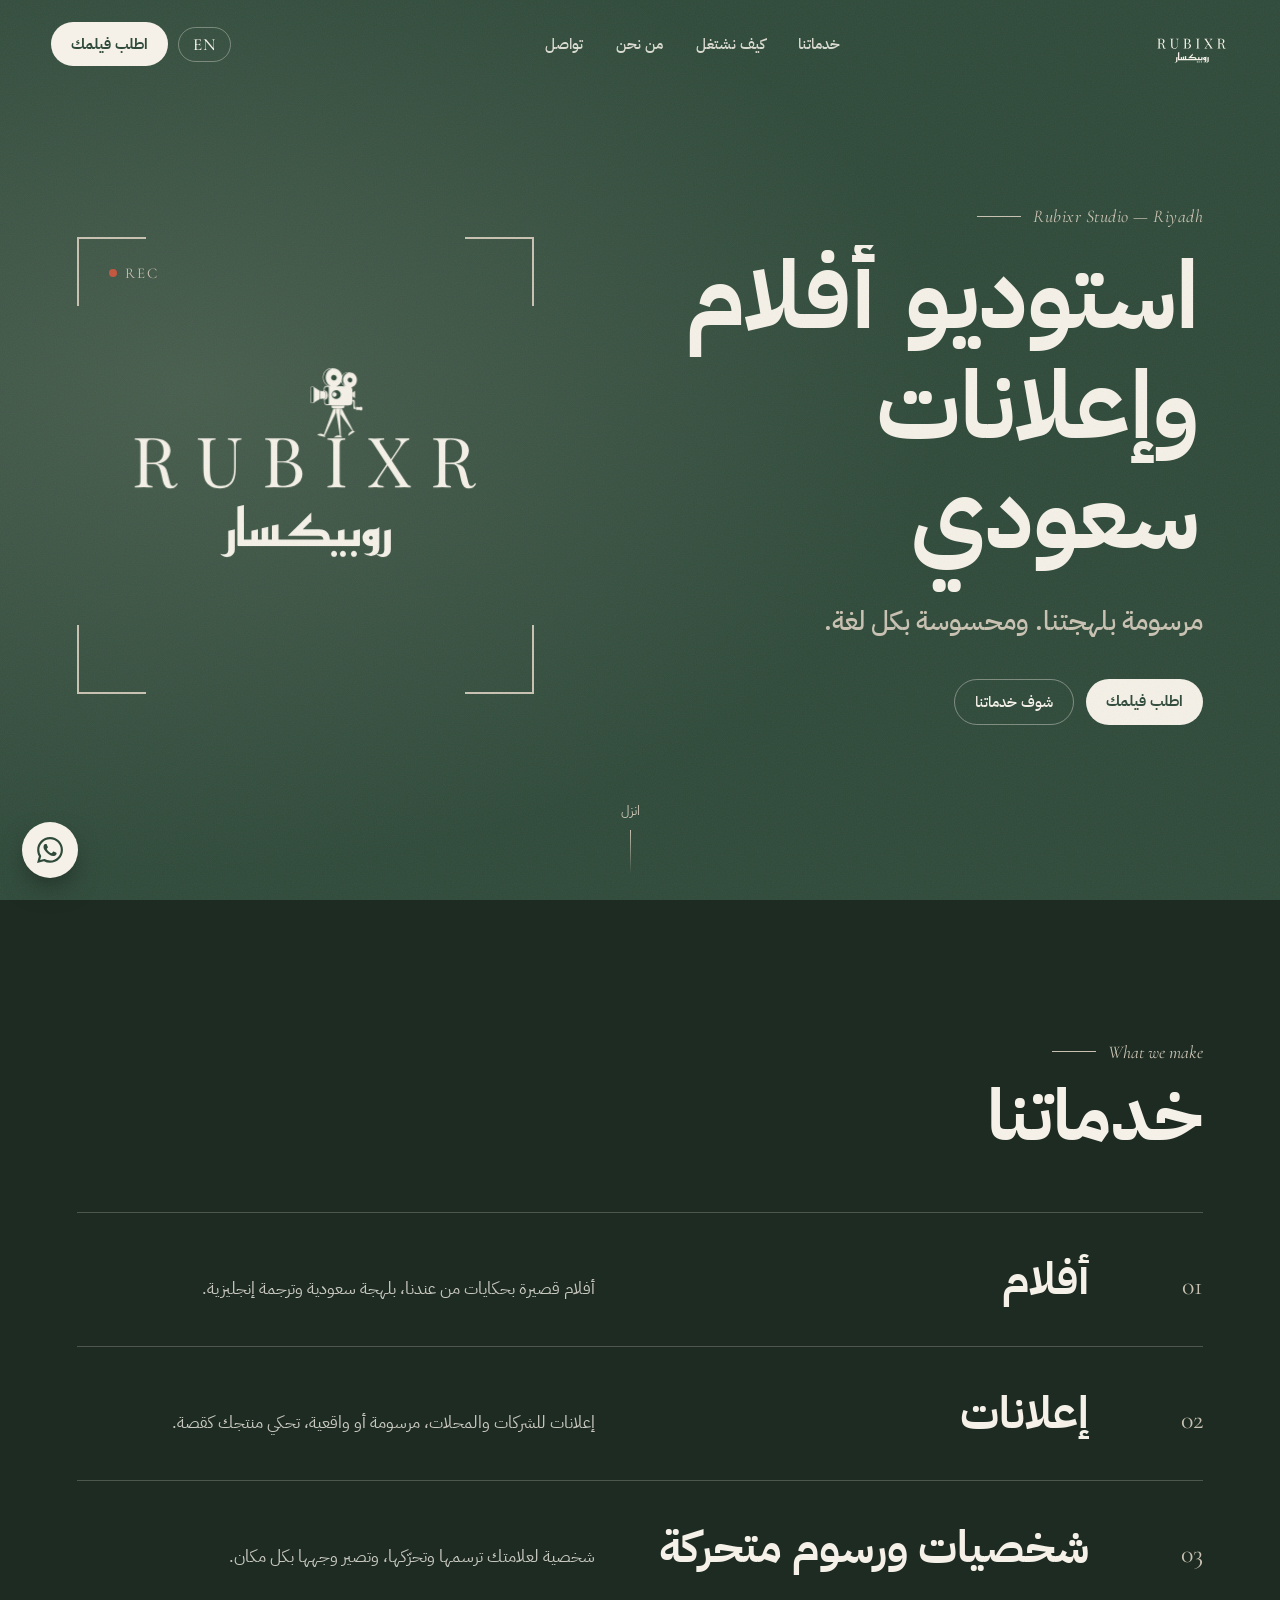
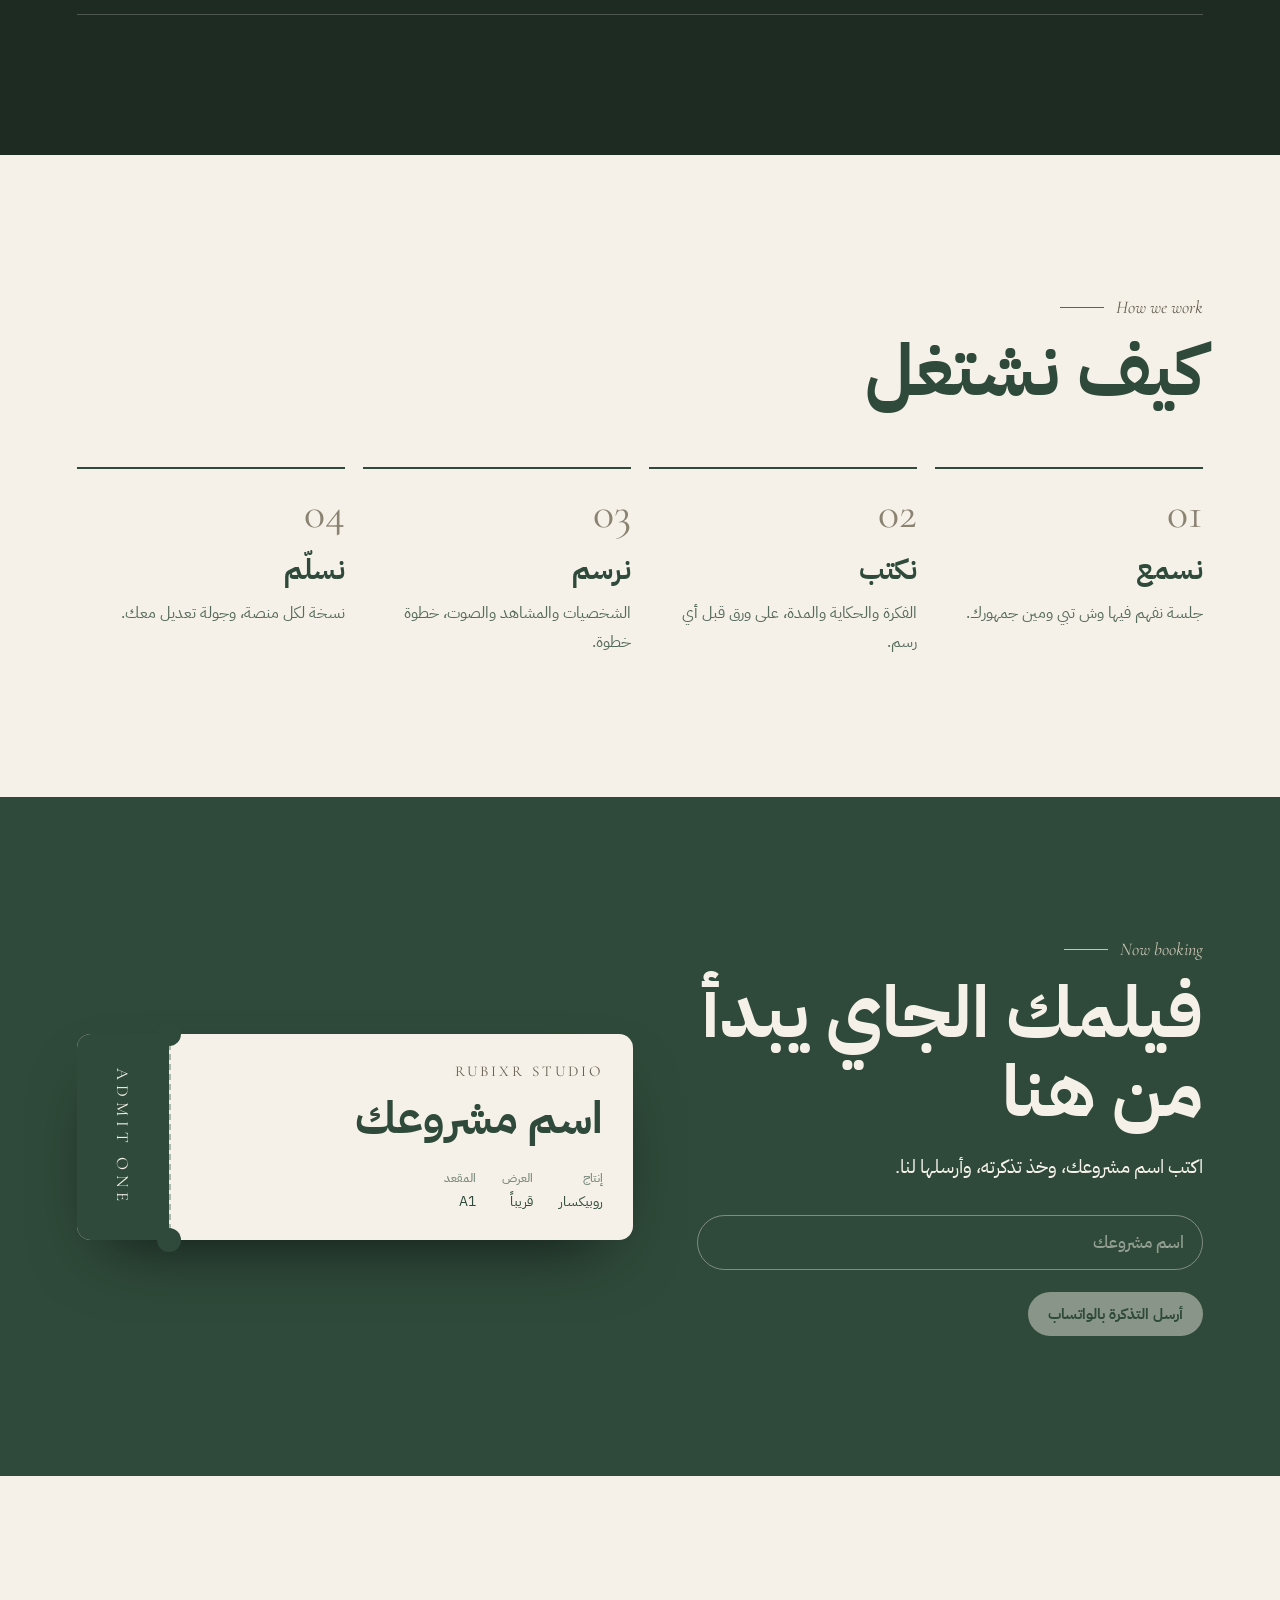
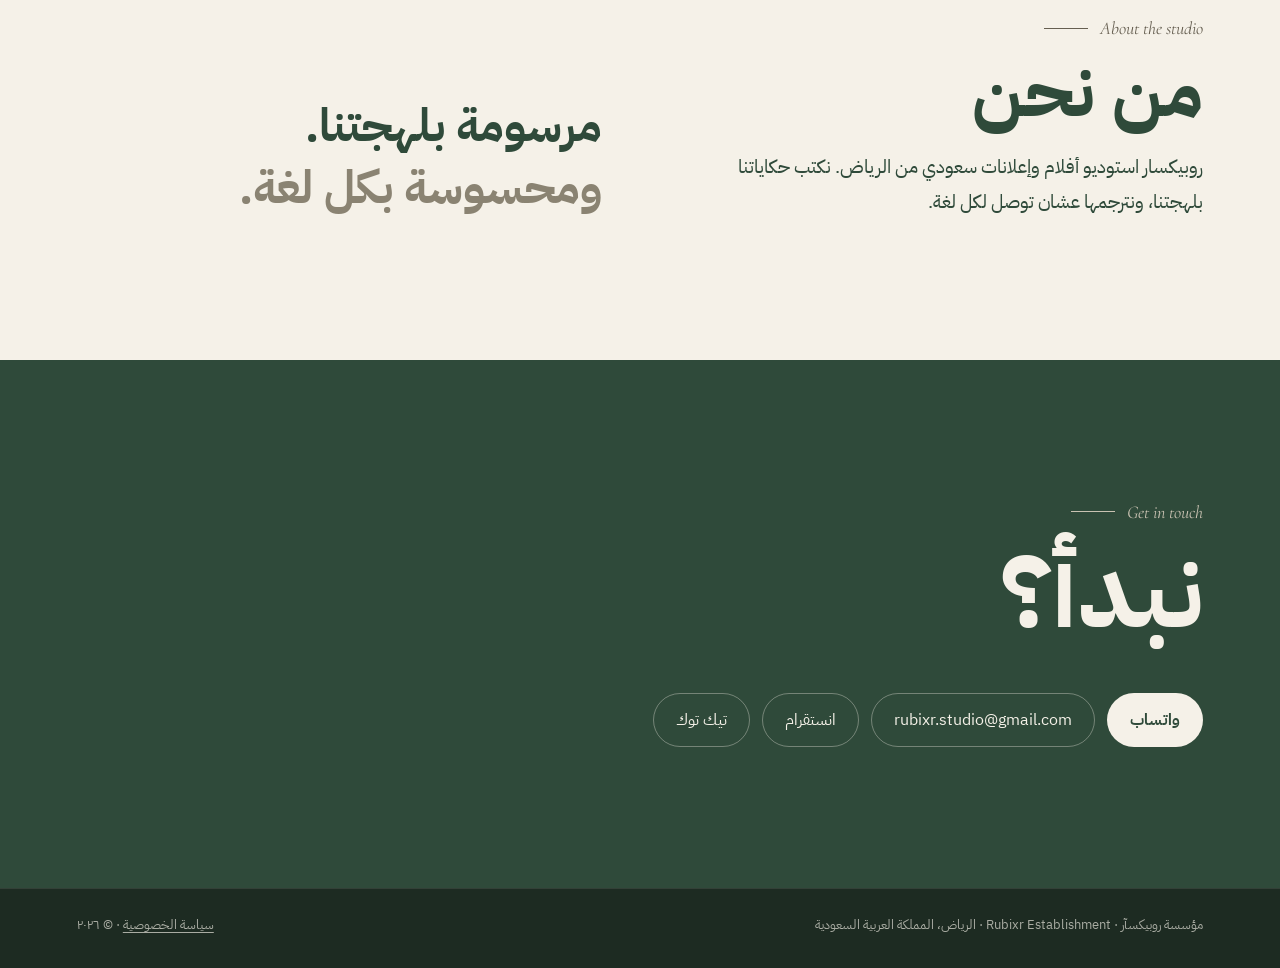
==== commit 0cd5c2a8: "English version at /en/ + language switch on both versions Co-Authored-By: Claude Opus 5.5 <noreply@" ====
--- a/index.html
+++ b/index.html
@@ -10,6 +10,8 @@
 <meta property="og:description" content="استوديو أفلام وإعلانات سعودي · Saudi film & ads studio">
 <meta property="og:image" content="https://rubixr.studio/assets/og.png">
 <meta property="og:url" content="https://rubixr.studio/">
+<link rel="alternate" hreflang="ar" href="https://rubixr.studio/">
+<link rel="alternate" hreflang="en" href="https://rubixr.studio/en/">
 <meta name="theme-color" content="#2F4A3A">
 <link rel="icon" href="assets/icon.svg" type="image/svg+xml">
 <link rel="apple-touch-icon" href="assets/apple-touch-icon.png">
@@ -35,7 +37,8 @@
   .links a::after{content:"";position:absolute;inset-inline:0;bottom:-6px;height:1px;background:var(--sand);transform:scaleX(0);transform-origin:right;transition:transform .35s var(--ease)}
   .links a:hover{opacity:1}.links a:hover::after{transform:scaleX(1)}
   .acts{display:flex;align-items:center;gap:10px}
-  .en{font-family:"Cormorant Garamond",serif;font-size:17px;letter-spacing:1px;padding:7px 14px;border:1px solid rgba(245,241,232,.35);border-radius:999px}
+  .lang{font-family:"Cormorant Garamond",serif;font-size:17px;font-weight:500;letter-spacing:1px;padding:6px 14px;border:1px solid rgba(245,241,232,.35);border-radius:999px;transition:background .25s,color .25s}
+  .lang:hover{background:var(--cream);color:var(--green)}
   .cta{font-weight:700;font-size:15px;padding:11px 20px;border-radius:999px;background:var(--cream);color:var(--green);transition:transform .25s var(--ease),box-shadow .25s}
   .cta:hover{transform:translateY(-2px);box-shadow:0 10px 30px -10px rgba(0,0,0,.6)}
   .burger{display:none;width:42px;height:42px;border-radius:50%;border:1px solid rgba(245,241,232,.35);background:none;color:var(--cream)}
@@ -43,6 +46,7 @@
 
   .mnav{position:fixed;inset:0;z-index:19;display:flex;flex-direction:column;justify-content:center;gap:10px;padding:0 28px;background:var(--deep);opacity:0;visibility:hidden;transition:opacity .35s,visibility .35s}
   .mnav a{font-size:38px;font-weight:700;padding:8px 0;border-bottom:1px solid rgba(245,241,232,.12)}
+  .mnav a[lang=en]{font-family:"Cormorant Garamond",serif;font-size:26px;font-weight:500;border-bottom:0;margin-top:14px;color:var(--sand)}
   body.menu .mnav{opacity:1;visibility:visible}
   body.menu{overflow:hidden}
   a:focus-visible,button:focus-visible,input:focus-visible{outline:2px solid var(--sand);outline-offset:3px}
@@ -164,7 +168,8 @@
   @keyframes grain{0%{transform:translate(0,0)}20%{transform:translate(-3%,2%)}40%{transform:translate(2%,-3%)}60%{transform:translate(-2%,-1%)}80%{transform:translate(3%,3%)}100%{transform:translate(0,0)}}
 
   @media (max-width:860px){
-    .links,.nav .en{display:none}
+    .links{display:none}
+    .lang{padding:5px 11px;font-size:15px}
     .burger{display:block}
     .cta{padding:10px 16px;font-size:14px}
     .hero{grid-template-columns:1fr;padding-top:104px;gap:8px;text-align:right}
@@ -254,6 +259,7 @@
     <a href="#contact">تواصل</a>
   </nav>
   <div class="acts">
+    <a class="lang" href="en/" lang="en" hreflang="en">EN</a>
     <a class="cta" href="https://wa.me/966509199734?text=%D8%A7%D9%84%D8%B3%D9%84%D8%A7%D9%85%20%D8%B9%D9%84%D9%8A%D9%83%D9%85%D8%8C%20%D8%A3%D8%A8%D9%8A%20%D9%81%D9%8A%D9%84%D9%85%20%D9%85%D9%86%20%D8%B1%D9%88%D8%A8%D9%8A%D9%83%D8%B3%D8%A7%D8%B1">اطلب فيلمك</a>
     <button class="burger" aria-label="القائمة" aria-expanded="false" aria-controls="mnav"><span></span><span></span></button>
   </div>
@@ -261,6 +267,7 @@
 
 <nav class="mnav" id="mnav" aria-label="القائمة">
   <a href="#services">خدماتنا</a><a href="#how">كيف نشتغل</a><a href="#about">من نحن</a><a href="#contact">تواصل</a>
+  <a href="en/" lang="en" hreflang="en">English</a>
 </nav>
 
 <main>
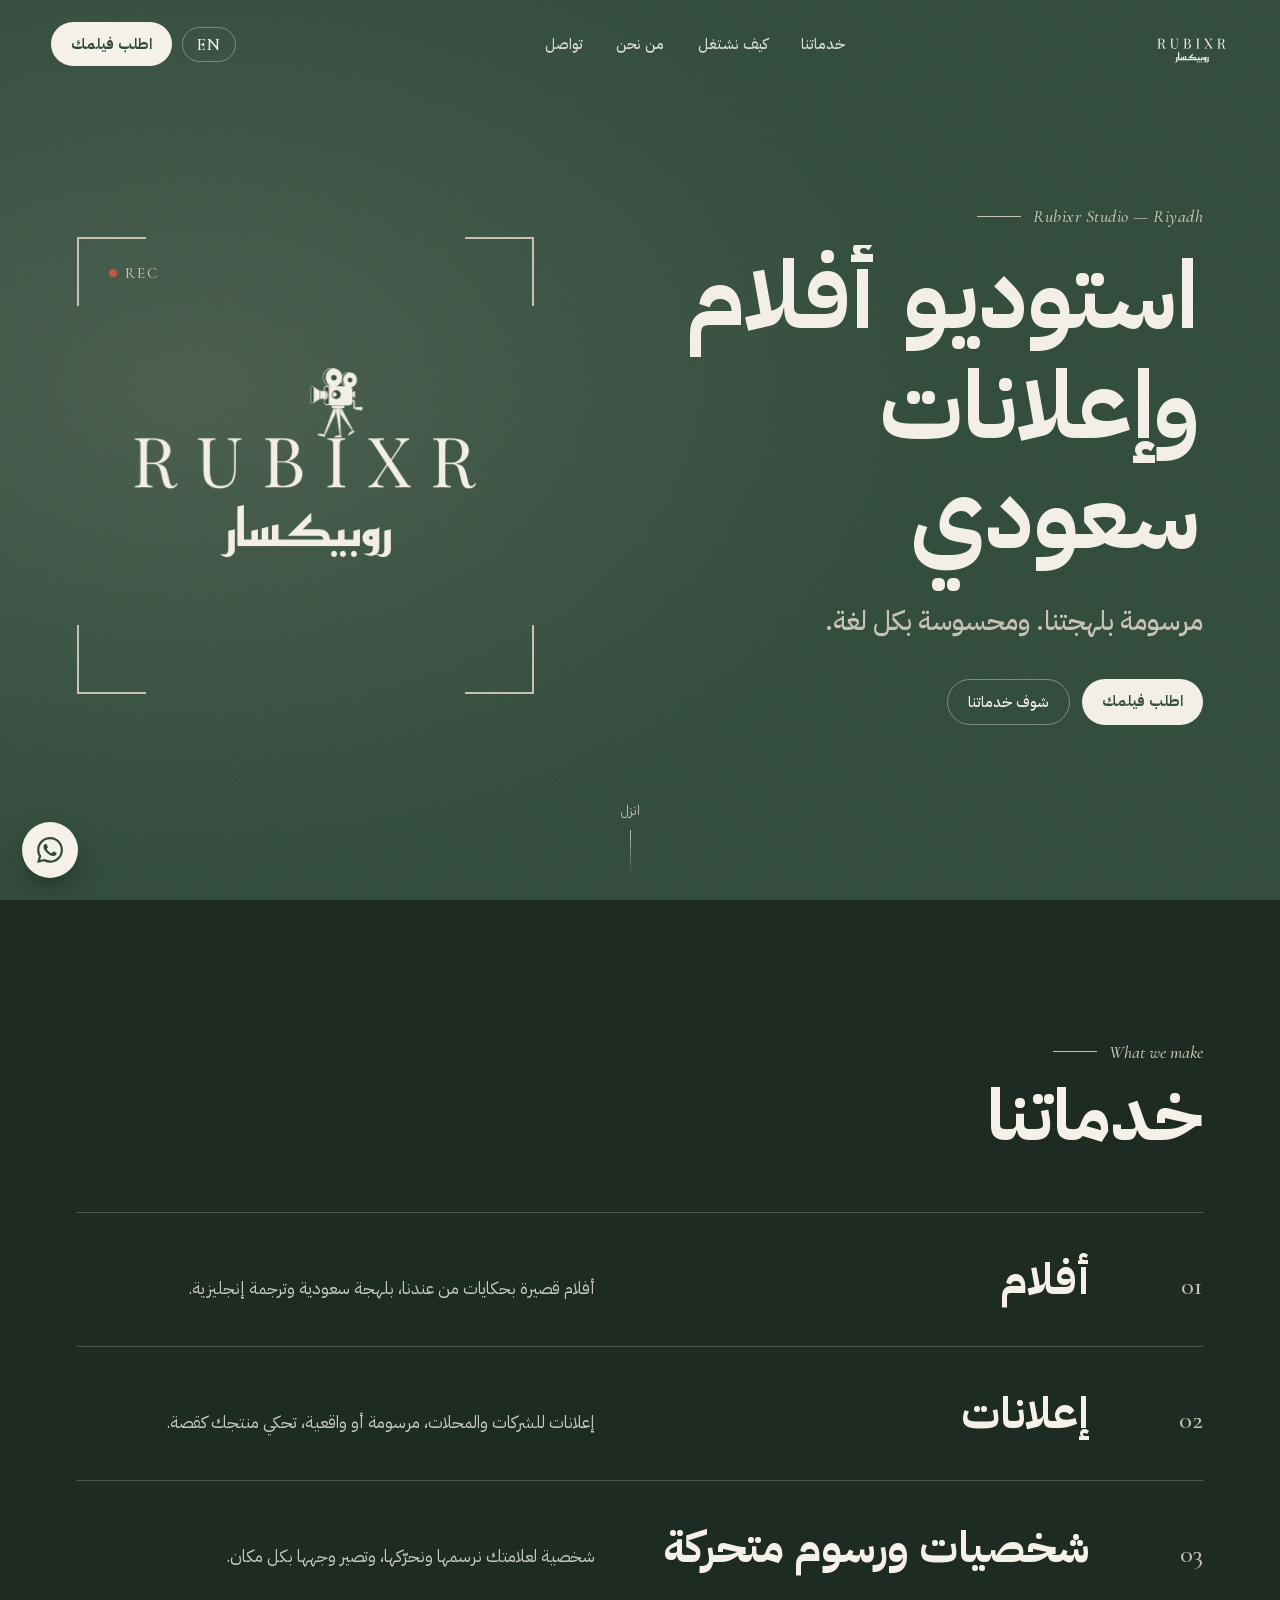
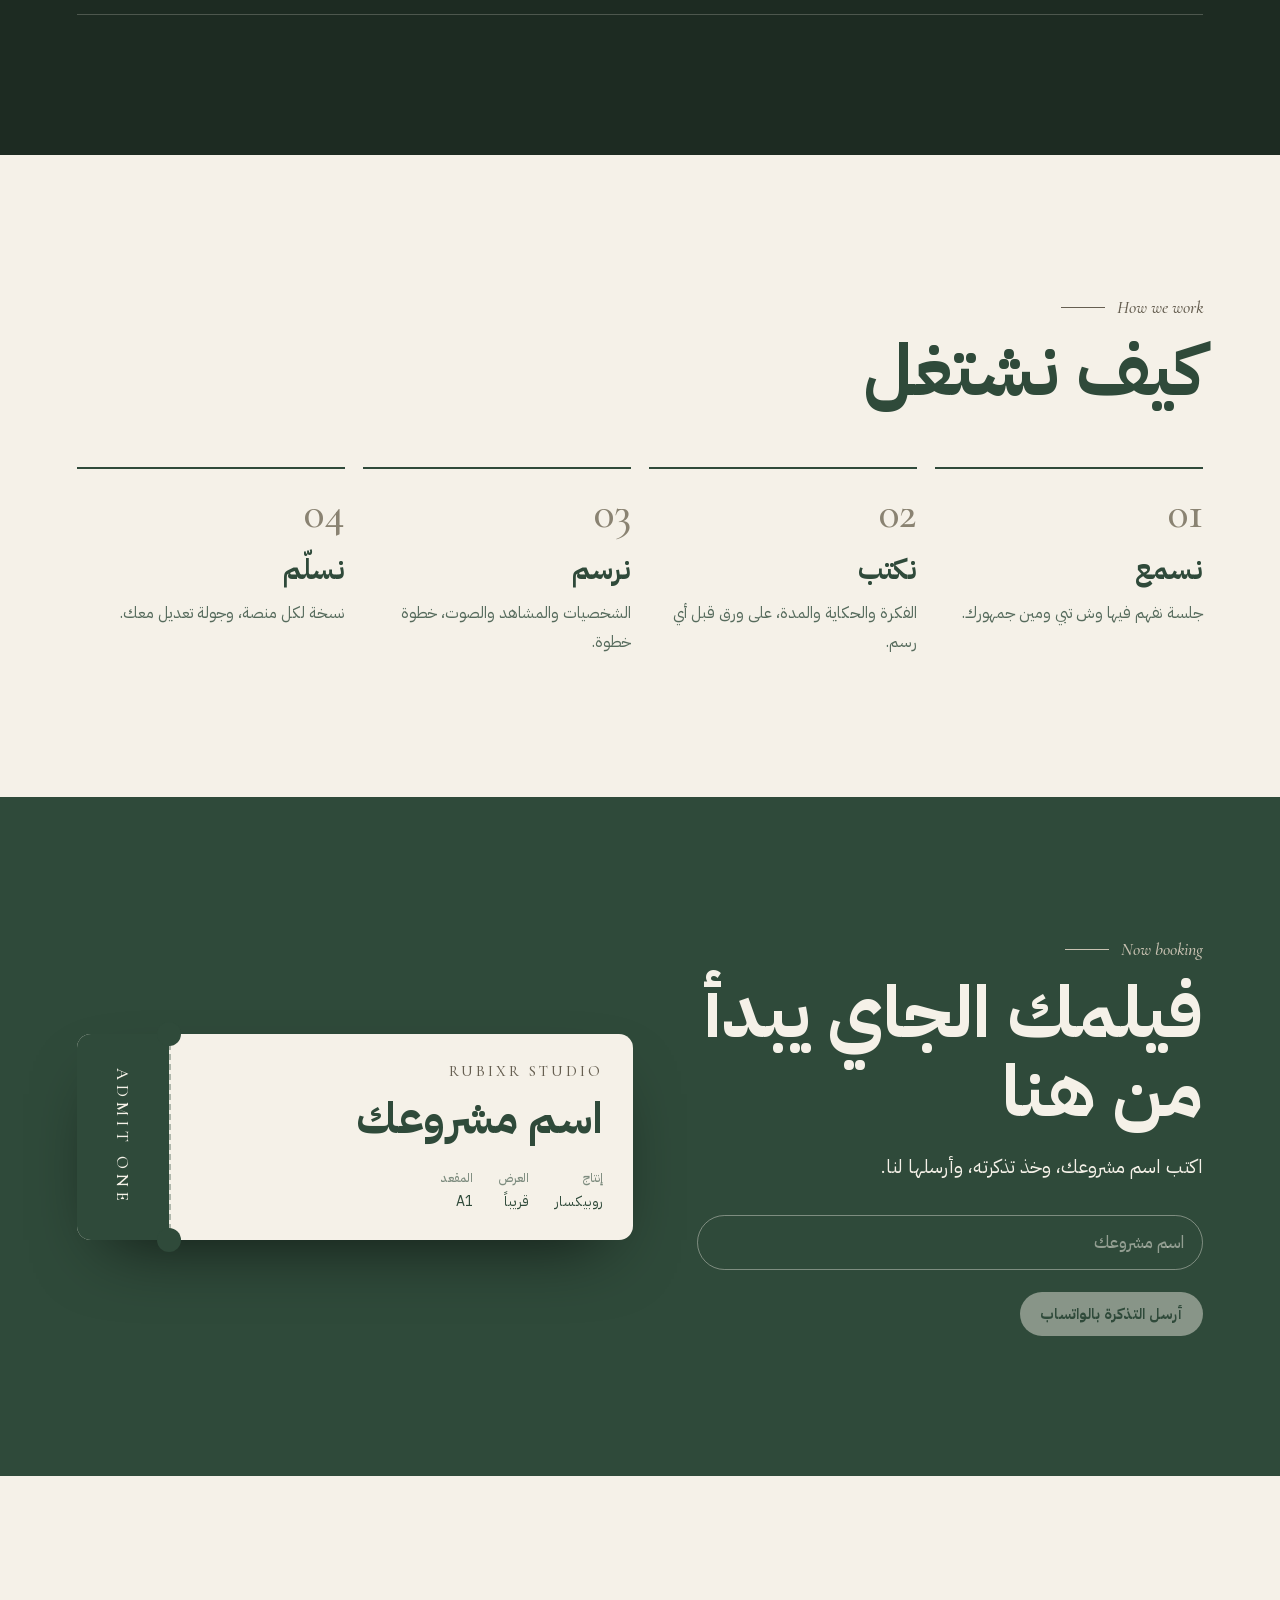
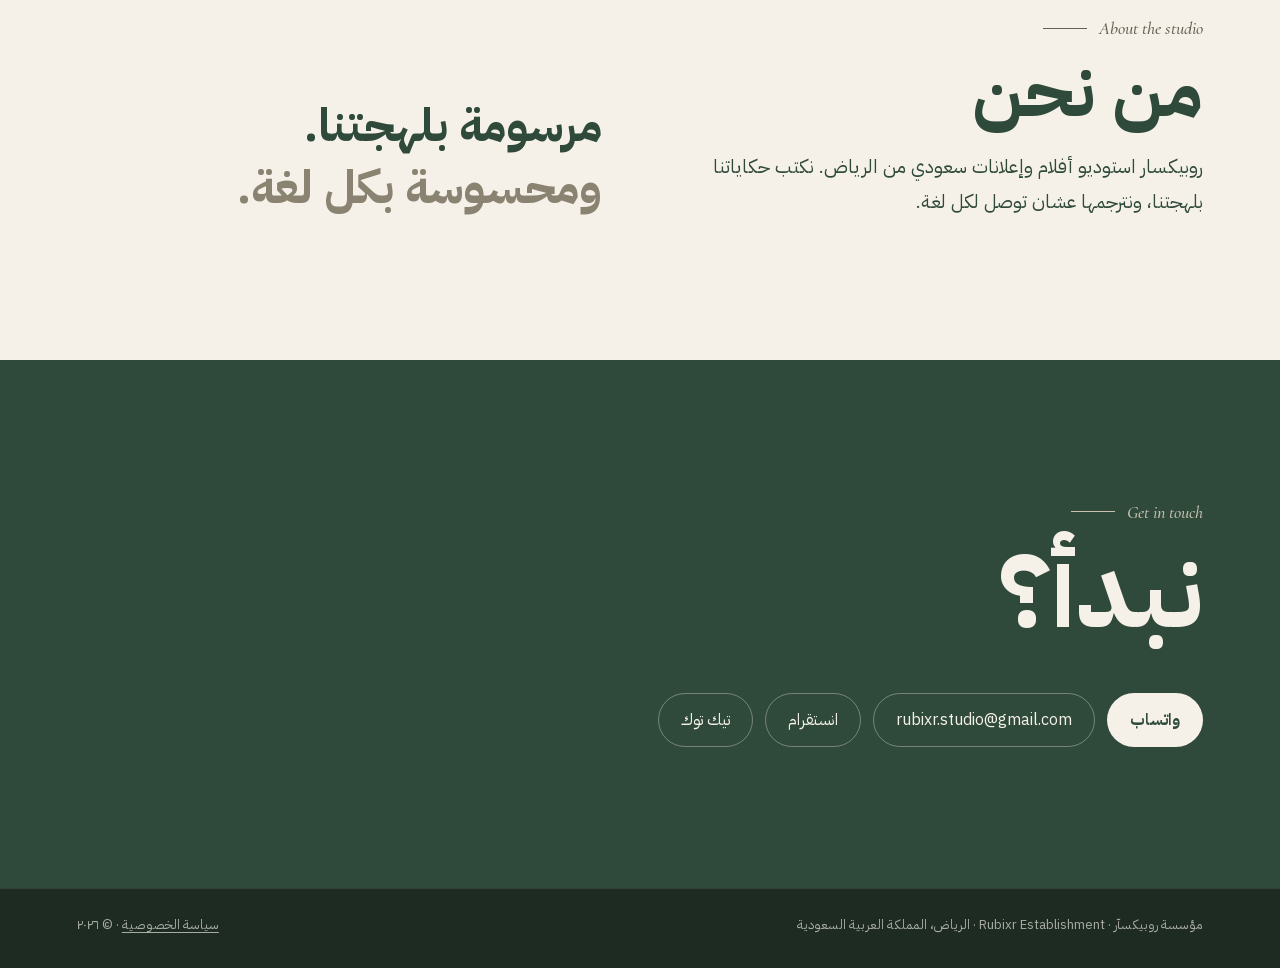
==== commit 2b3f4b6a: "Privacy policy per Saudi PDPL (Art. 12-13), self-hosted fonts, English copy fixes Co-Authored-By: Cl" ====
--- a/index.html
+++ b/index.html
@@ -15,9 +15,7 @@
 <meta name="theme-color" content="#2F4A3A">
 <link rel="icon" href="assets/icon.svg" type="image/svg+xml">
 <link rel="apple-touch-icon" href="assets/apple-touch-icon.png">
-<link rel="preconnect" href="https://fonts.googleapis.com">
-<link rel="preconnect" href="https://fonts.gstatic.com" crossorigin>
-<link href="https://fonts.googleapis.com/css2?family=IBM+Plex+Sans+Arabic:wght@400;500;700&family=Cormorant+Garamond:ital,wght@0,500;1,500&display=swap" rel="stylesheet">
+<link rel="stylesheet" href="assets/fonts.css">
 <style>
   :root{--green:#2F4A3A;--deep:#1d2b22;--cream:#F5F1E8;--sand:#C9C2B2;--ease:cubic-bezier(.22,1,.36,1)}
   *{box-sizing:border-box;margin:0;padding:0}
@@ -350,7 +348,7 @@
     <ul class="svc">
       <li class="rv"><span class="n">01</span><h3>أفلام</h3><p>أفلام قصيرة بحكايات من عندنا، بلهجة سعودية وترجمة إنجليزية.</p></li>
       <li class="rv"><span class="n">02</span><h3>إعلانات</h3><p>إعلانات للشركات والمحلات، مرسومة أو واقعية، تحكي منتجك كقصة.</p></li>
-      <li class="rv"><span class="n">03</span><h3>شخصيات ورسوم متحركة</h3><p>شخصية لعلامتك ترسمها وتحرّكها، وتصير وجهها بكل مكان.</p></li>
+      <li class="rv"><span class="n">03</span><h3>شخصيات ورسوم متحركة</h3><p>شخصية لعلامتك نرسمها ونحرّكها، وتصير وجهها بكل مكان.</p></li>
     </ul>
   </section>
 
--- a/assets/fonts.css
+++ b/assets/fonts.css
@@ -0,0 +1,11 @@
+/* خطوط الموقع محلية (بدل خدمة خطوط جوجل) — IBM Plex Sans Arabic و Cormorant Garamond، رخصة SIL OFL */
+@font-face{font-family:'Cormorant Garamond';font-style:italic;font-weight:500;font-display:swap;src:url(fonts/CormorantGaramond-500i-latin.woff2) format('woff2');unicode-range:U+0000-00FF, U+0131, U+0152-0153, U+02BB-02BC, U+02C6, U+02DA, U+02DC, U+0304, U+0308, U+0329, U+2000-206F, U+20AC, U+2122, U+2191, U+2193, U+2212, U+2215, U+FEFF, U+FFFD}
+@font-face{font-family:'Cormorant Garamond';font-style:normal;font-weight:500;font-display:swap;src:url(fonts/CormorantGaramond-500-latin.woff2) format('woff2');unicode-range:U+0000-00FF, U+0131, U+0152-0153, U+02BB-02BC, U+02C6, U+02DA, U+02DC, U+0304, U+0308, U+0329, U+2000-206F, U+20AC, U+2122, U+2191, U+2193, U+2212, U+2215, U+FEFF, U+FFFD}
+@font-face{font-family:'Cormorant Garamond';font-style:normal;font-weight:600;font-display:swap;src:url(fonts/CormorantGaramond-500-latin.woff2) format('woff2');unicode-range:U+0000-00FF, U+0131, U+0152-0153, U+02BB-02BC, U+02C6, U+02DA, U+02DC, U+0304, U+0308, U+0329, U+2000-206F, U+20AC, U+2122, U+2191, U+2193, U+2212, U+2215, U+FEFF, U+FFFD}
+@font-face{font-family:'Cormorant Garamond';font-style:normal;font-weight:700;font-display:swap;src:url(fonts/CormorantGaramond-500-latin.woff2) format('woff2');unicode-range:U+0000-00FF, U+0131, U+0152-0153, U+02BB-02BC, U+02C6, U+02DA, U+02DC, U+0304, U+0308, U+0329, U+2000-206F, U+20AC, U+2122, U+2191, U+2193, U+2212, U+2215, U+FEFF, U+FFFD}
+@font-face{font-family:'IBM Plex Sans Arabic';font-style:normal;font-weight:400;font-display:swap;src:url(fonts/IBMPlexSansArabic-400-arabic.woff2) format('woff2');unicode-range:U+0600-06FF, U+0750-077F, U+0870-0891, U+0897-08E1, U+08E3-08FF, U+200C-200E, U+2010-2011, U+204F, U+2E41, U+FB50-FDFF, U+FE70-FE74, U+FE76-FEFC, U+102E0-102FB, U+10E60-10E7E, U+10EC2-10EC7, U+10EC9-10EEE, U+10EF0-10EFF, U+1EE00-1EE03, U+1EE05-1EE1F, U+1EE21-1EE22, U+1EE24, U+1EE27, U+1EE29-1EE32, U+1EE34-1EE37, U+1EE39, U+1EE3B, U+1EE42, U+1EE47, U+1EE49, U+1EE4B, U+1EE4D-1EE4F, U+1EE51-1EE52, U+1EE54, U+1EE57, U+1EE59, U+1EE5B, U+1EE5D, U+1EE5F, U+1EE61-1EE62, U+1EE64, U+1EE67-1EE6A, U+1EE6C-1EE72, U+1EE74-1EE77, U+1EE79-1EE7C, U+1EE7E, U+1EE80-1EE89, U+1EE8B-1EE9B, U+1EEA1-1EEA3, U+1EEA5-1EEA9, U+1EEAB-1EEBB, U+1EEF0-1EEF1}
+@font-face{font-family:'IBM Plex Sans Arabic';font-style:normal;font-weight:400;font-display:swap;src:url(fonts/IBMPlexSansArabic-400-latin.woff2) format('woff2');unicode-range:U+0000-00FF, U+0131, U+0152-0153, U+02BB-02BC, U+02C6, U+02DA, U+02DC, U+0304, U+0308, U+0329, U+2000-206F, U+20AC, U+2122, U+2191, U+2193, U+2212, U+2215, U+FEFF, U+FFFD}
+@font-face{font-family:'IBM Plex Sans Arabic';font-style:normal;font-weight:500;font-display:swap;src:url(fonts/IBMPlexSansArabic-500-arabic.woff2) format('woff2');unicode-range:U+0600-06FF, U+0750-077F, U+0870-0891, U+0897-08E1, U+08E3-08FF, U+200C-200E, U+2010-2011, U+204F, U+2E41, U+FB50-FDFF, U+FE70-FE74, U+FE76-FEFC, U+102E0-102FB, U+10E60-10E7E, U+10EC2-10EC7, U+10EC9-10EEE, U+10EF0-10EFF, U+1EE00-1EE03, U+1EE05-1EE1F, U+1EE21-1EE22, U+1EE24, U+1EE27, U+1EE29-1EE32, U+1EE34-1EE37, U+1EE39, U+1EE3B, U+1EE42, U+1EE47, U+1EE49, U+1EE4B, U+1EE4D-1EE4F, U+1EE51-1EE52, U+1EE54, U+1EE57, U+1EE59, U+1EE5B, U+1EE5D, U+1EE5F, U+1EE61-1EE62, U+1EE64, U+1EE67-1EE6A, U+1EE6C-1EE72, U+1EE74-1EE77, U+1EE79-1EE7C, U+1EE7E, U+1EE80-1EE89, U+1EE8B-1EE9B, U+1EEA1-1EEA3, U+1EEA5-1EEA9, U+1EEAB-1EEBB, U+1EEF0-1EEF1}
+@font-face{font-family:'IBM Plex Sans Arabic';font-style:normal;font-weight:500;font-display:swap;src:url(fonts/IBMPlexSansArabic-500-latin.woff2) format('woff2');unicode-range:U+0000-00FF, U+0131, U+0152-0153, U+02BB-02BC, U+02C6, U+02DA, U+02DC, U+0304, U+0308, U+0329, U+2000-206F, U+20AC, U+2122, U+2191, U+2193, U+2212, U+2215, U+FEFF, U+FFFD}
+@font-face{font-family:'IBM Plex Sans Arabic';font-style:normal;font-weight:700;font-display:swap;src:url(fonts/IBMPlexSansArabic-700-arabic.woff2) format('woff2');unicode-range:U+0600-06FF, U+0750-077F, U+0870-0891, U+0897-08E1, U+08E3-08FF, U+200C-200E, U+2010-2011, U+204F, U+2E41, U+FB50-FDFF, U+FE70-FE74, U+FE76-FEFC, U+102E0-102FB, U+10E60-10E7E, U+10EC2-10EC7, U+10EC9-10EEE, U+10EF0-10EFF, U+1EE00-1EE03, U+1EE05-1EE1F, U+1EE21-1EE22, U+1EE24, U+1EE27, U+1EE29-1EE32, U+1EE34-1EE37, U+1EE39, U+1EE3B, U+1EE42, U+1EE47, U+1EE49, U+1EE4B, U+1EE4D-1EE4F, U+1EE51-1EE52, U+1EE54, U+1EE57, U+1EE59, U+1EE5B, U+1EE5D, U+1EE5F, U+1EE61-1EE62, U+1EE64, U+1EE67-1EE6A, U+1EE6C-1EE72, U+1EE74-1EE77, U+1EE79-1EE7C, U+1EE7E, U+1EE80-1EE89, U+1EE8B-1EE9B, U+1EEA1-1EEA3, U+1EEA5-1EEA9, U+1EEAB-1EEBB, U+1EEF0-1EEF1}
+@font-face{font-family:'IBM Plex Sans Arabic';font-style:normal;font-weight:700;font-display:swap;src:url(fonts/IBMPlexSansArabic-700-latin.woff2) format('woff2');unicode-range:U+0000-00FF, U+0131, U+0152-0153, U+02BB-02BC, U+02C6, U+02DA, U+02DC, U+0304, U+0308, U+0329, U+2000-206F, U+20AC, U+2122, U+2191, U+2193, U+2212, U+2215, U+FEFF, U+FFFD}
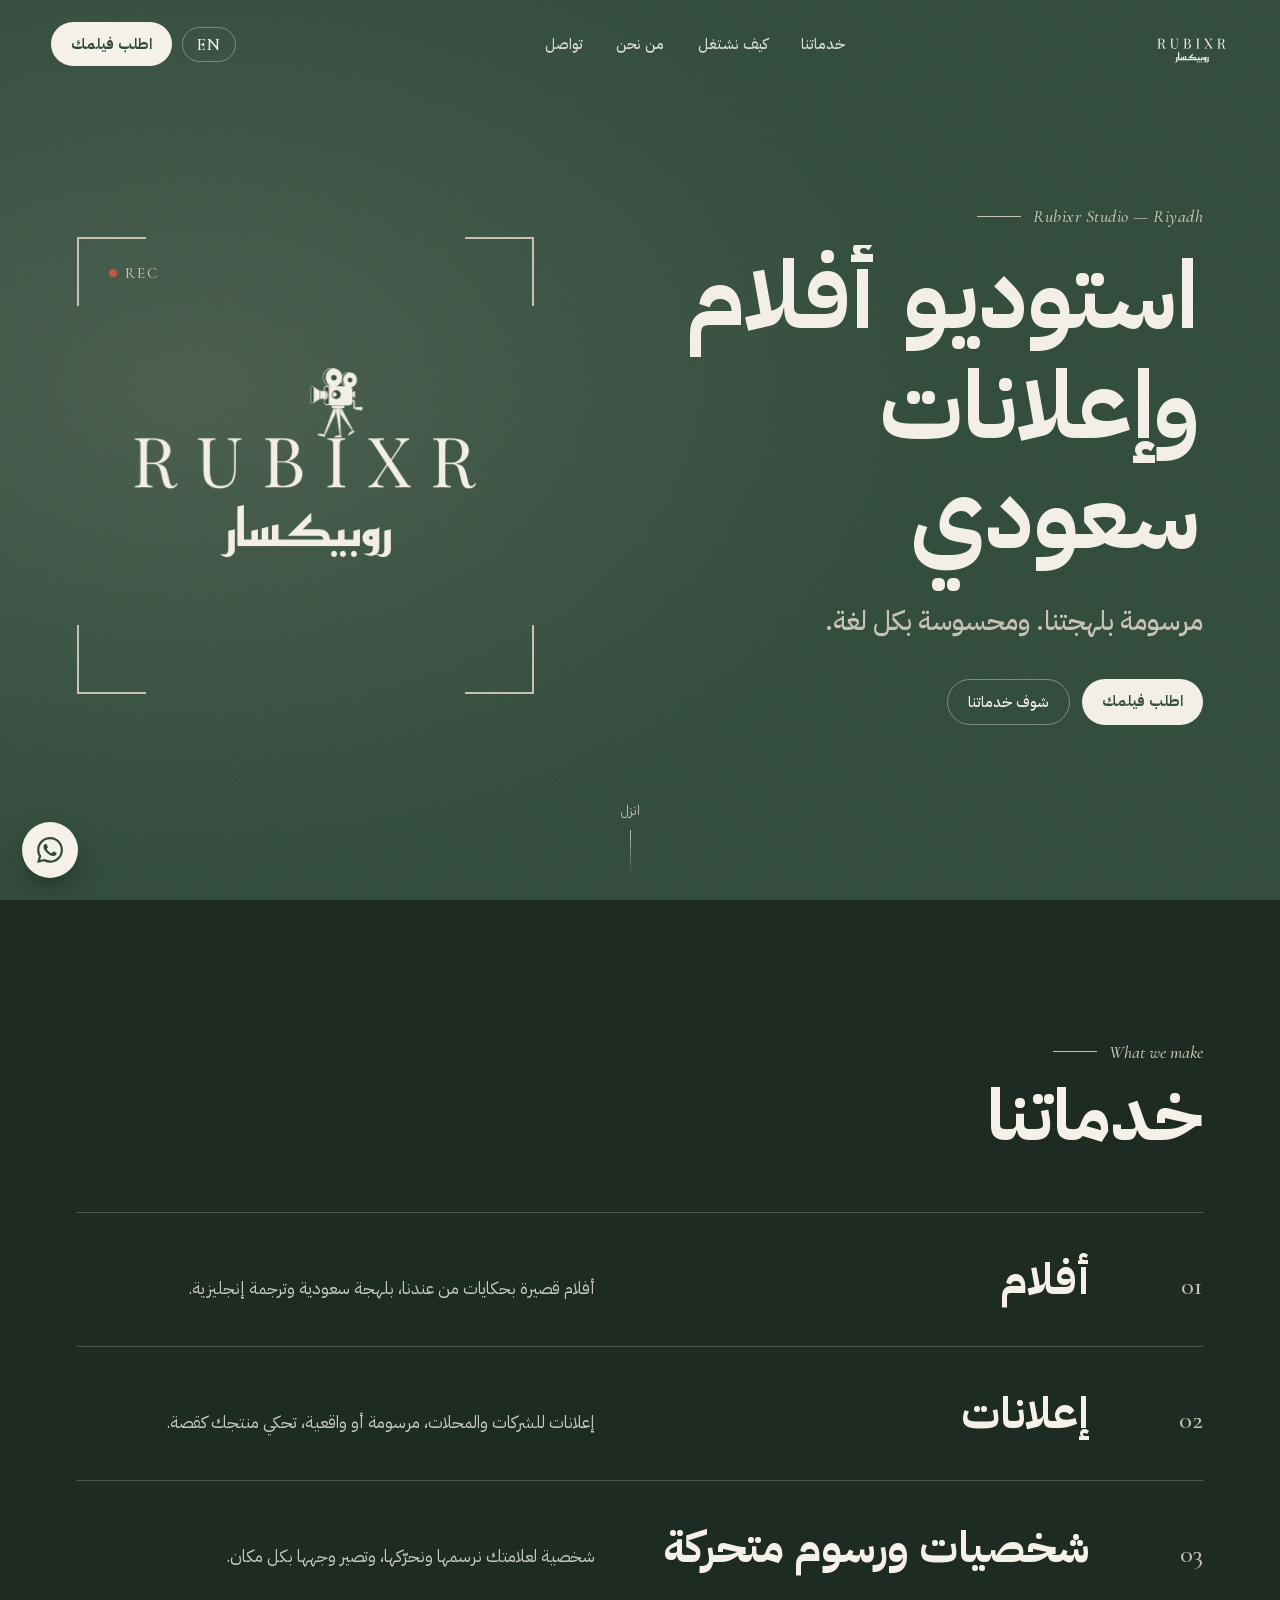
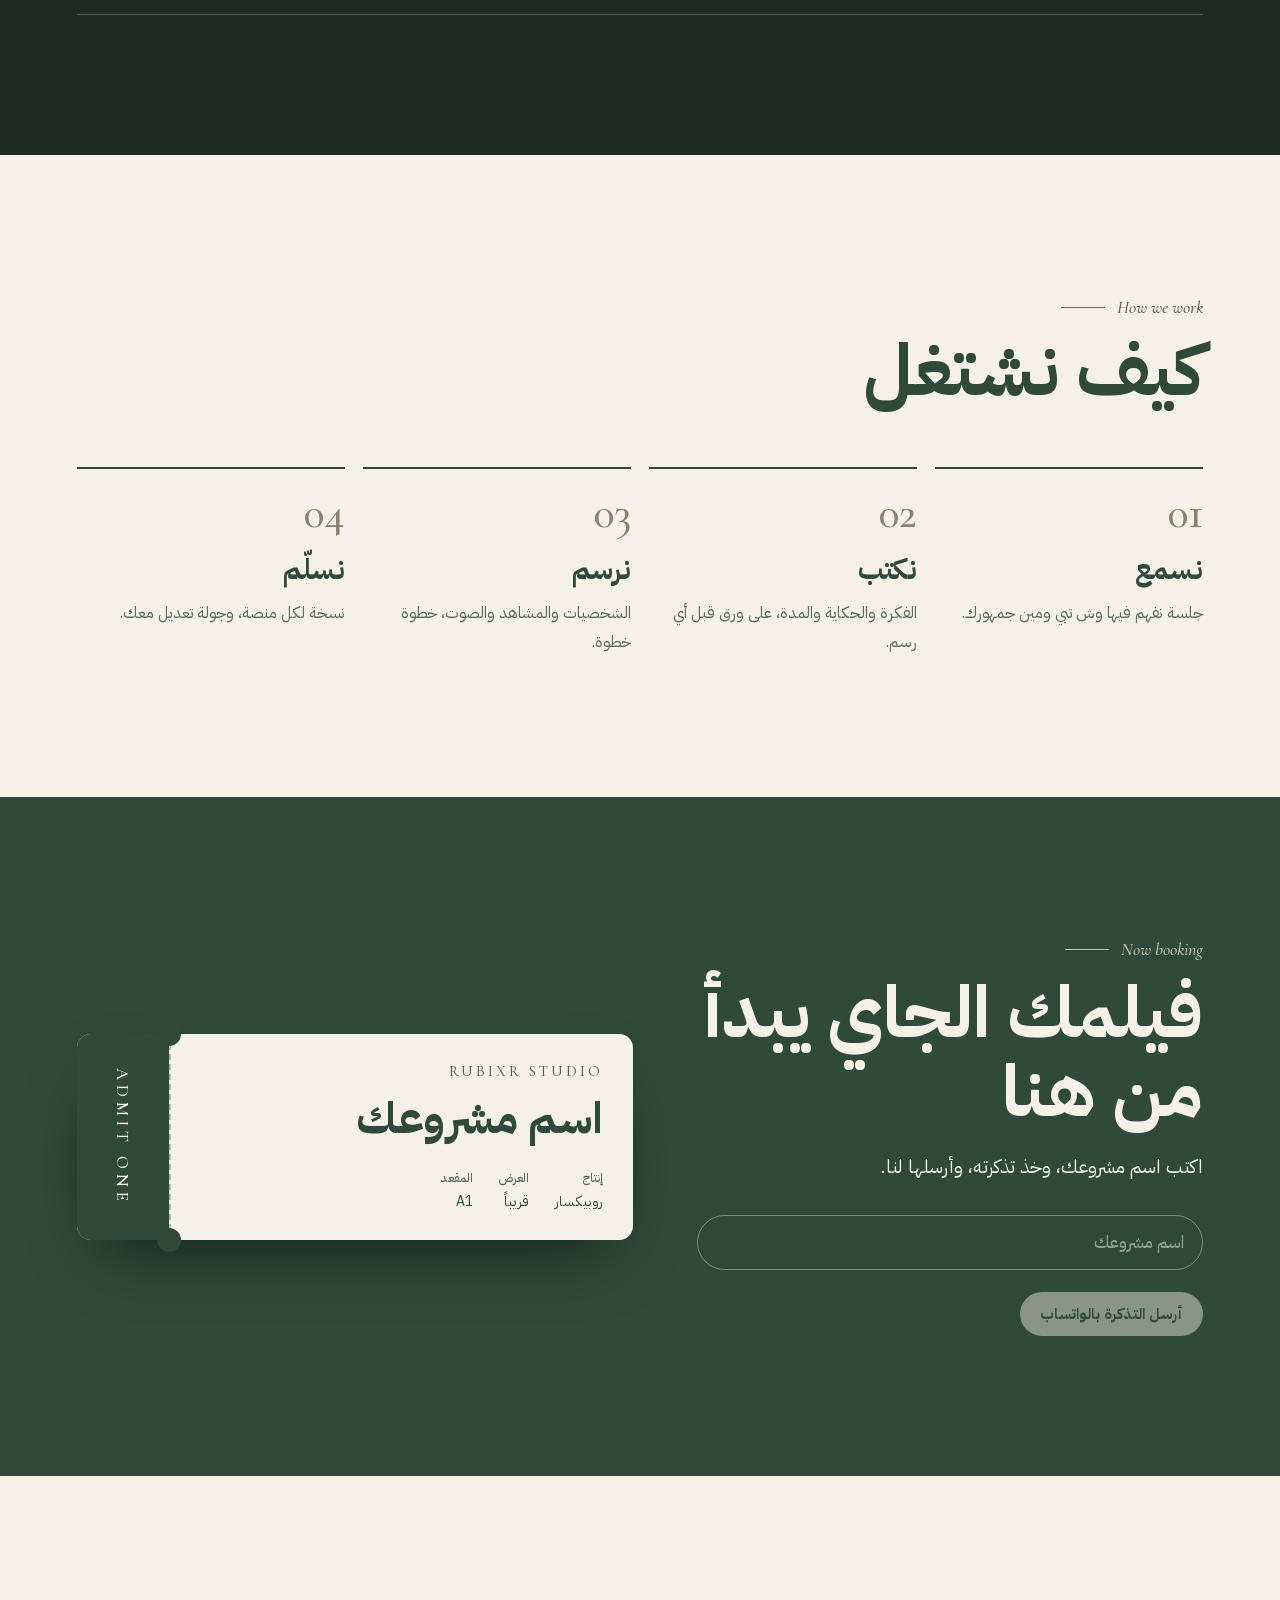
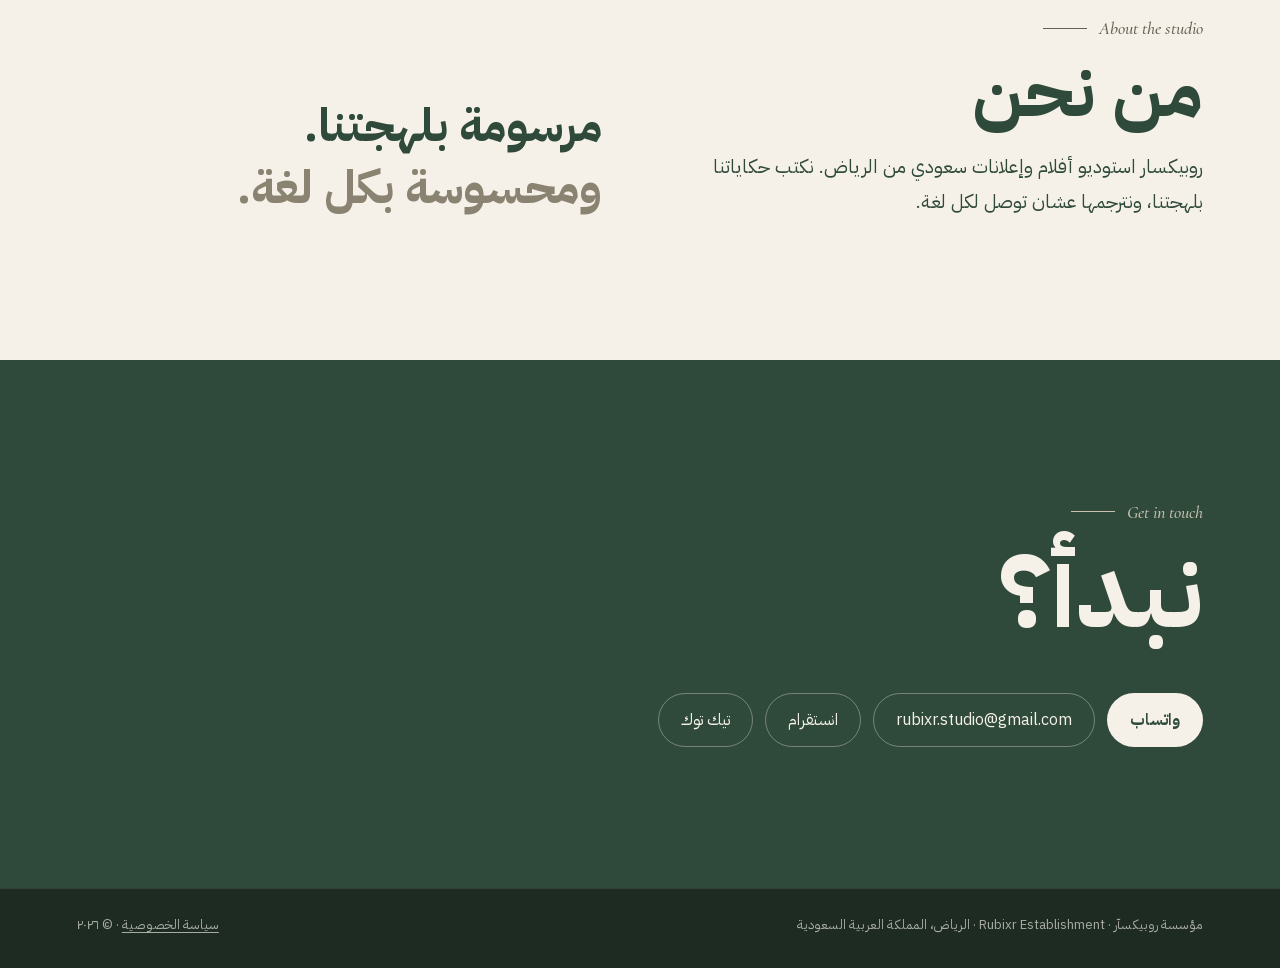
==== commit 9dbe0aae: "وضوح أعلى لعناوين التذكرة الصغيرة وتاريخ صفحة الخصوصية (٣٫١١ ⇒ ٥٫٠٦) Co-Authored-By: Claude Opus 5.5" ====
--- a/index.html
+++ b/index.html
@@ -129,7 +129,7 @@
   .ticket .lbl{font-family:"Cormorant Garamond",serif;font-size:15px;letter-spacing:3px;color:#665f51;direction:ltr;text-align:right}
   .ticket .title{margin-top:14px;font-size:clamp(30px,3.4vw,46px);font-weight:700;line-height:1.15;min-height:1.2em;word-break:break-word}
   .ticket .meta{margin-top:22px;display:flex;gap:26px;font-size:14px}
-  .ticket .meta b{display:block;font-size:12px;font-weight:500;opacity:.6;margin-bottom:4px}
+  .ticket .meta b{display:block;font-size:12px;font-weight:500;opacity:.8;margin-bottom:4px}
   .ticket .stub{display:grid;place-items:center;background:var(--green);color:var(--cream);border-radius:0 14px 14px 0;writing-mode:vertical-rl;font-family:"Cormorant Garamond",serif;letter-spacing:5px;font-size:17px}
   [dir=rtl] .ticket .stub{border-radius:14px 0 0 14px}
   .ticket::before,.ticket::after{content:"";position:absolute;inset-inline-end:80px;width:24px;height:24px;border-radius:50%;background:var(--green)}
